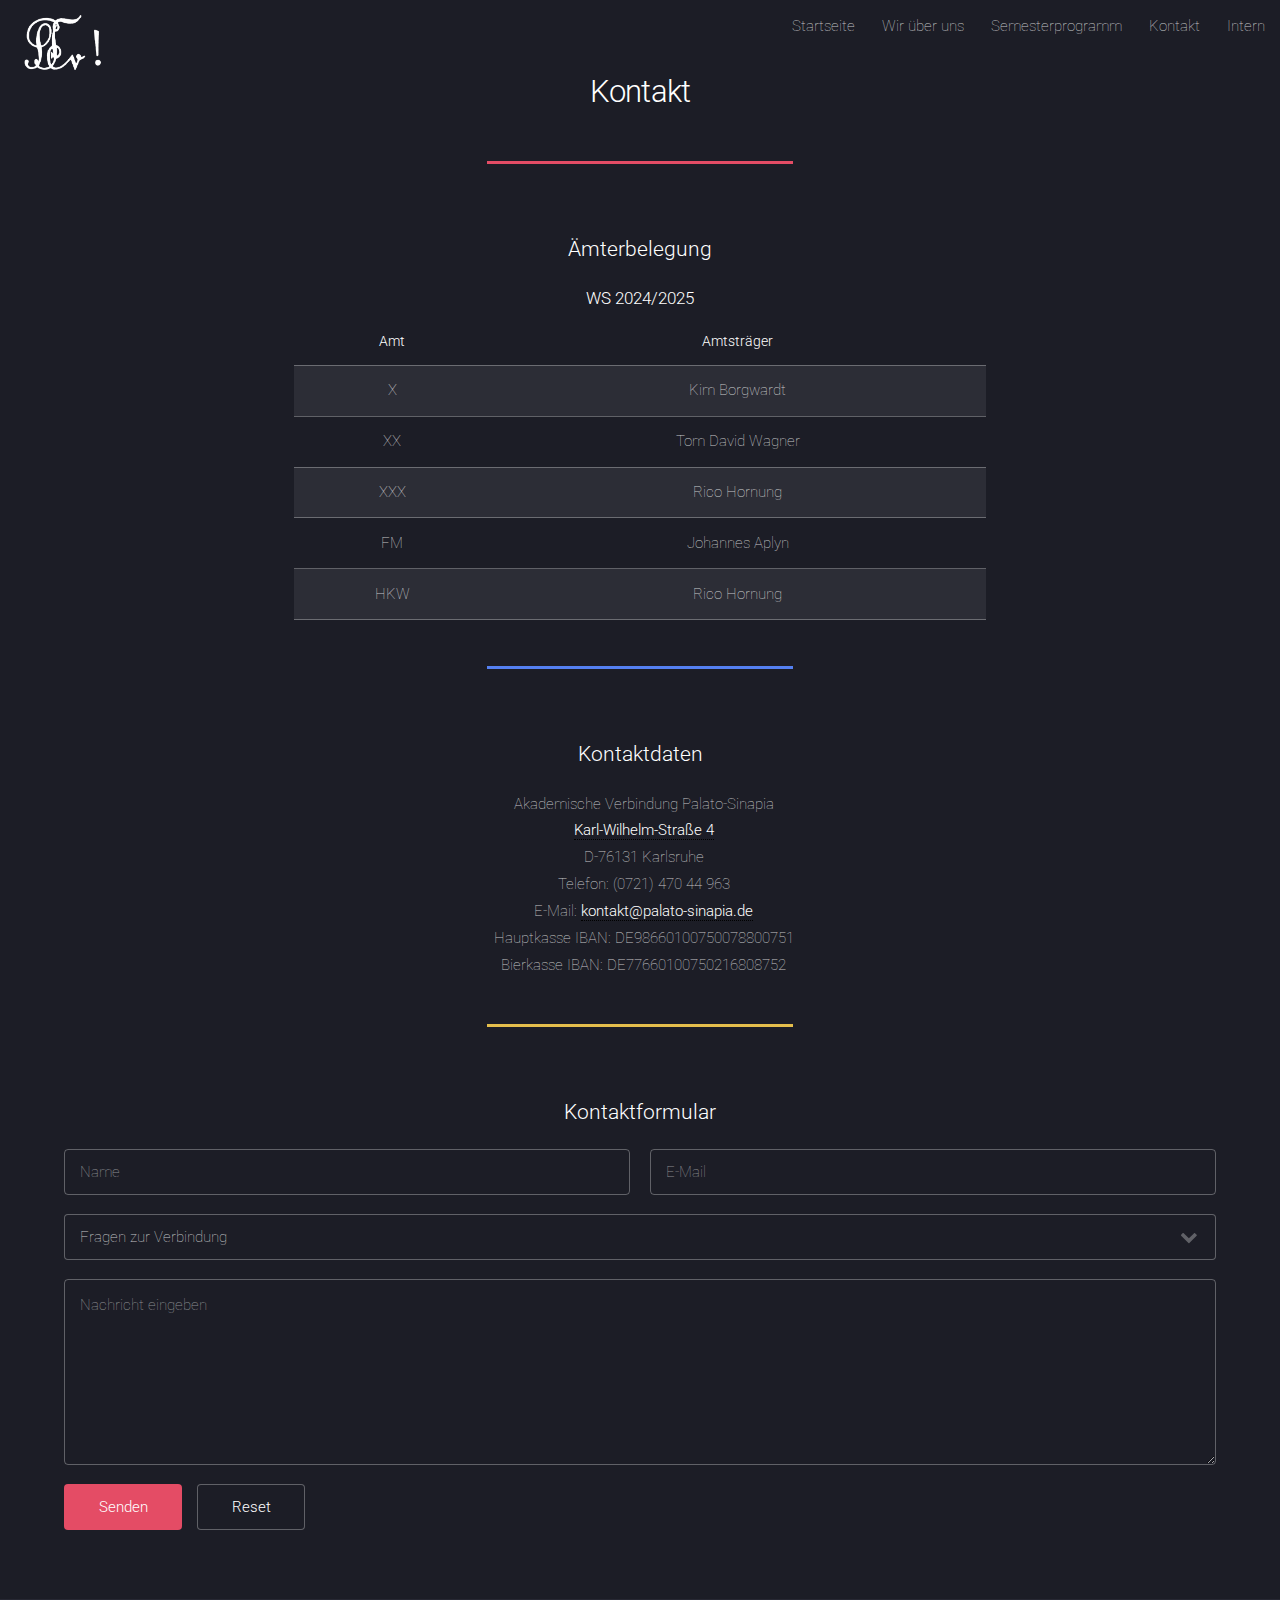
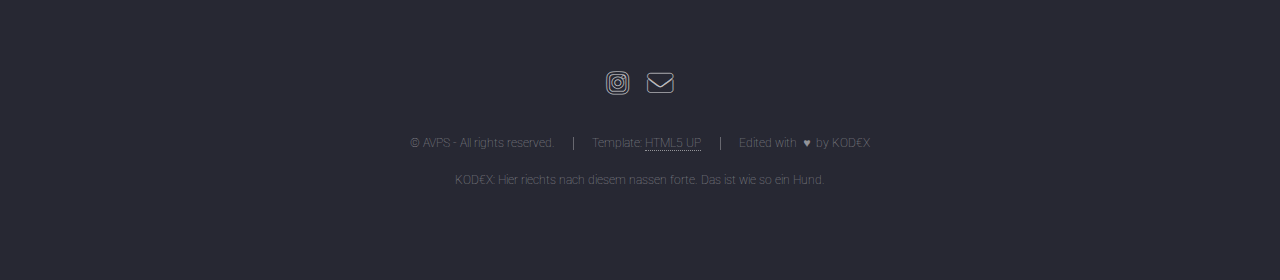
==== contact.html @ 9911ae76 "First Upload" ====
<!DOCTYPE HTML>
<!--
	Landed by HTML5 UP
	html5up.net | @ajlkn
	Free for personal and commercial use under the CCA 3.0 license (html5up.net/license)
-->
<html>
	<head>
		<title>AV Palato-Sinapia</title>
		<meta charset="utf-8" />
		<meta name="viewport" content="width=device-width, initial-scale=1, user-scalable=no" />
		<link rel="stylesheet" href="assets/css/main.css" />
		<link rel="icon" type="image/png" href="images/favicon.png">
		<noscript><link rel="stylesheet" href="assets/css/noscript.css" /></noscript>
	</head>
	<body class="is-preload landing">
		<div id="page-wrapper">

			<!-- Header -->
				<header id="header">
					<h1 id="logo"><a href="index.html"><img src="images/zirkel2.png" alt="Logo" style="max-width: 7%; height: auto; display: inline-block; margin-top: 10px;" class="hover-effect"></a></h1>
					<nav id="nav">
						<ul>
							<li><a href="index.html">Startseite</a></li>
							<li>
								<a href="wirueberuns.html">Wir über uns</a>
								<ul>
									<li><a href="wirueberuns.html#leitspruch">Leitspruch</a></li>
									<li><a href="wirueberuns.html#verbindungshaus">Verbindungshaus</a></li>
									<li><a href="wirueberuns.html#traditionundmoderne">Tradition & Moderne</a></li>
								</ul>
							</li>
							<li><a href="semesterprogramm.html">Semesterprogramm</a></li>
							<li><a href="contact.html">Kontakt</a></li>
							<li><a href="https://www.palato-sinapia.de/einloggen">Intern</a></li>
						</ul>
					</nav>
				</header>

			<!-- Main -->
				<div id="main" class="wrapper style1">
					<div class="container">
						<header class="major">
							<h2>Kontakt</h2>
						</header>
						<header class="major2">
							<!-- Table -->
							<section>
								<h3>Ämterbelegung</h3>
								<h4>WS 2024/2025</h4>
								<div class="table-wrapper">
									<table>
										<thead>
											<tr>
												<th>Amt</th>
												<th>Amtsträger</th>
											</tr>
										</thead>
										<tbody>
											<tr>
												<td>X</td>
												<td>Kim Borgwardt</td>
											</tr>
											<tr>
												<td>XX</td>
												<td>Tom David Wagner</td>
											</tr>
											<tr>
												<td>XXX</td>
												<td>Rico Hornung</td>
											</tr>
											<tr>
												<td>FM</td>
												<td>Johannes Aplyn</td>
											</tr>
											<tr>
												<td>HKW</td>
												<td>Rico Hornung</td>
											</tr>
										</tbody>
									</table>
								</div>
							</section>
						</header>
						<header class="major3">	
							<!-- Lists -->
							<section>
								<h3>Kontaktdaten</h3>
								<div>
									<ul style="margin: 10;padding: 0; list-style-type: none;">
										<li>Akademische Verbindung Palato-Sinapia</li>
										<li><a href="https://maps.app.goo.gl/sq1onAY5jbDf7vue8" style="text-decoration: none; color: black;" onmouseover="this.style.textDecoration='underline'" onmouseout="this.style.textDecoration='none'" target="_blank"><strong>Karl-Wilhelm-Straße 4</strong></a></li>
										<li>D-76131 Karlsruhe</li>
										<li>Telefon: (0721) 470 44 963</li>
										<li>E-Mail: <a href="mailto:kontakt@palato-sinapia.de" style="text-decoration: none; color: black;" onmouseover="this.style.textDecoration='underline'" onmouseout="this.style.textDecoration='none'"><strong>kontakt@palato-sinapia.de</strong></a></li>
										<li>Hauptkasse IBAN: DE98660100750078800751</li>
										<li>Bierkasse IBAN: DE77660100750216808752</li>
									</ul>
								</div>
							</section>
						</header>
						<header id="kontaktformular">
							<h3><center>Kontaktformular</center></h3>
						</header>
						<!-- Form -->
							<section>
								<form method="post" action="#" onsubmit="return showSuccessMessage(event)">
									<div class="row gtr-uniform gtr-50">
										<div class="col-6 col-12-xsmall">
											<input type="text" name="name" id="name" value="" placeholder="Name" required />
										</div>
										<div class="col-6 col-12-xsmall">
											<input type="email" name="email" id="email" value="" placeholder="E-Mail" required />
										</div>
										<div class="col-12">
											<select name="subject" id="subject">
												<option value="rp_x">Fragen zur Verbindung</option>
												<option value="rp_hpw">Fragen zur Webseite</option>
												<option value="rp_xx">Fragen zu Veranstaltungen</option>
												<option value="rp_postmaster">Fragen zu AVPS-E-Mail-Adressen</option>
											</select>
										</div>
										<div class="col-12">
											<textarea name="content" id="content" placeholder="Nachricht eingeben" rows="6" required ></textarea>
										</div>
										<div class="col-12">
											<ul class="actions">
												<li><input type="submit" name="commit" value="Senden" class="primary" /></li>
												<li><input type="reset" value="Reset" /></li>
											</ul>
										</div>
									</div>
								</form>
								<div id="successMessage" style="display: none; margin-top: 20px;">
									<center>Vielen Dank!</br>Deine Nachricht wurde erfolgreich versendet.</center>
								</div>
							</section>
					</div>
				</div>

			<!-- Footer -->
				<footer id="footer">
					<ul class="icons">
						<li><a href="https://www.instagram.com/billichwillich/" class="icon brands alt fa-instagram" target="_blank"><span class="label">Instagram</span></a></li>
						<li><a href="mailto:kontakt@palato-sinapia.de" class="icon solid alt fa-envelope"><span class="label">Email</span></a></li>
					</ul>
					<ul class="copyright">
						<li>&copy; AVPS - All rights reserved.</li><li>Template: <a href="http://html5up.net">HTML5 UP</a></li><li>Edited with &nbsp;♥&nbsp; by KOD€X</li>
					</ul>
					<ul class="copyright">
						<li><p id="randomSentence"></p></li>
					</ul>
				</footer>

		</div>

		<!-- Scripts -->
			<script>
				// Liste der Sätze
				const sentences = [
					"Goofy: Ich weiß nicht wie cool ihr es findet, wenn ich an euren Füßen riechen würde.",
					"Käpt'n: Ich hab nie Chips, die sind immer direkt weg.",
					"KOD€X: Hier riechts nach diesem nassen forte. Das ist wie so ein Hund.",
					"forte: Ja, nach den großen Auslegerunden stagnierts langsam. Käpt'n: Ja, da fehlt der Skill!",
					"DoQ auf der Loggia zu forte: Und wo wohnst du?",
					"Scooter: Ich bitte euch, also wirklich.",
					"Käpt'n: Ich nehm doch keinen Rucksack mit zur Arbeit, ich bin doch kein Pöbel!",
					"Käpt'n: Mann muss nicht immer gewinnen um gut zu sein, man muss nur konstant Mittelfeld sein.",
					"forte: Bei meinem Bruder ist er länger!",
					"forte rülpst 2 Sekunden den WiWi an und fragt dann: Bock auf ne Stafette?",
					"Käpt'n: Ich hab versucht ihn reinzubekommen, aber er ist zu klein!",
					"Stromberg: Die Schweine, haben die mir wirklich Alkohol ins Bier geschüttet!",
					"Käpt'n: Ich bin stabil!"
				];

				// Funktion, um einen zufälligen Satz auszuwählen
				function getRandomSentence() {
					const randomIndex = Math.floor(Math.random() * sentences.length);
					return sentences[randomIndex];
				}

				// Zufälligen Satz in das <p>-Element einfügen
				document.getElementById("randomSentence").textContent = getRandomSentence();
			</script>
			<script>
				// Funktion zum Auslesen von URL-Parametern
				function getEmailFromURL() {
					const params = new URLSearchParams(window.location.search);
					const email = params.get('email');
					if (email) {
						document.getElementById('email').value = email; // Setzt die E-Mail im Eingabefeld
					}
				}

				window.onload = getEmailFromURL; // Ruft die Funktion beim Laden der Seite auf
			</script>
			<script>
				 // Funktion zum Anzeigen der Erfolgsmeldung
				function showSuccessMessage(event) {
					event.preventDefault(); // Verhindert das Standard-Submit-Verhalten
					document.getElementById("successMessage").style.display = "block"; // Zeigt die Erfolgsmeldung an
					document.querySelector("form").reset(); // Setzt das Formular zurück
					return false; // Gibt false zurück, um das Standardverhalten zu verhindern
				}
			</script>
			<style>
				.hover-effect {
					transition: transform 1s ease, opacity 1s ease; /* Sanfte Übergänge */
				}

				.hover-effect:hover {
					transform: scale(1.1);
				}
			</style>
			<script src="assets/js/jquery.min.js"></script>
			<script src="assets/js/jquery.scrolly.min.js"></script>
			<script src="assets/js/jquery.dropotron.min.js"></script>
			<script src="assets/js/jquery.scrollex.min.js"></script>
			<script src="assets/js/browser.min.js"></script>
			<script src="assets/js/breakpoints.min.js"></script>
			<script src="assets/js/util.js"></script>
			<script src="assets/js/main.js"></script>

	</body>
</html>
---- assets/css/main.css ----
@import url("fontawesome-all.min.css");
@import url("https://fonts.googleapis.com/css?family=Roboto:100,300,100italic,300italic");

/*
	Landed by HTML5 UP
	html5up.net | @ajlkn
	Free for personal and commercial use under the CCA 3.0 license (html5up.net/license)
*/

html, body, div, span, applet, object,
iframe, h1, h2, h3, h4, h5, h6, p, blockquote,
pre, a, abbr, acronym, address, big, cite,
code, del, dfn, em, img, ins, kbd, q, s, samp,
small, strike, strong, sub, sup, tt, var, b,
u, i, center, dl, dt, dd, ol, ul, li, fieldset,
form, label, legend, table, caption, tbody,
tfoot, thead, tr, th, td, article, aside,
canvas, details, embed, figure, figcaption,
footer, header, hgroup, menu, nav, output, ruby,
section, summary, time, mark, audio, video {
	margin: 0;
	padding: 0;
	border: 0;
	font-size: 100%;
	font: inherit;
	vertical-align: baseline;}

article, aside, details, figcaption, figure,
footer, header, hgroup, menu, nav, section {
	display: block;}

body {
	line-height: 1;
}

ol, ul {
	list-style: none;
}

blockquote, q {
	quotes: none;
}

	blockquote:before, blockquote:after, q:before, q:after {
		content: '';
		content: none;
	}

table {
	border-collapse: collapse;
	border-spacing: 0;
}

body {
	-webkit-text-size-adjust: none;
}

mark {
	background-color: transparent;
	color: inherit;
}

input::-moz-focus-inner {
	border: 0;
	padding: 0;
}

input, select, textarea {
	-moz-appearance: none;
	-webkit-appearance: none;
	-ms-appearance: none;
	appearance: none;
}

/* Basic */

	html {
		box-sizing: border-box;
	}

	*, *:before, *:after {
		box-sizing: inherit;
	}

	html, body {
		background: #1c1d26;
	}

	body.is-preload *, body.is-preload *:before, body.is-preload *:after {
		-moz-animation: none !important;
		-webkit-animation: none !important;
		-ms-animation: none !important;
		animation: none !important;
		-moz-transition: none !important;
		-webkit-transition: none !important;
		-ms-transition: none !important;
		transition: none !important;
	}

	body, input, select, textarea {
		color: rgba(255, 255, 255, 0.75);
		font-family: "Roboto", Helvetica, sans-serif;
		font-size: 15pt;
		font-weight: 100;
		line-height: 1.75em;
	}

	a {
		-moz-transition: border-color 0.2s ease-in-out, color 0.2s ease-in-out;
		-webkit-transition: border-color 0.2s ease-in-out, color 0.2s ease-in-out;
		-ms-transition: border-color 0.2s ease-in-out, color 0.2s ease-in-out;
		transition: border-color 0.2s ease-in-out, color 0.2s ease-in-out;
		border-bottom: dotted 1px;
		color: #e44c65;
		text-decoration: none;
	}

		a:hover {
			color: #e44c65 !important;
			border-bottom-color: transparent;
		}

	strong, b {
		color: #ffffff;
		font-weight: 300;
	}

	em, i {
		font-style: italic;
	}

	p {
		margin: 0 0 2em 0;
	}

	h1, h2, h3, h4, h5, h6 {
		color: #ffffff;
		font-weight: 300;
		line-height: 1em;
		margin: 0 0 1em 0;
	}

		h1 a, h2 a, h3 a, h4 a, h5 a, h6 a {
			color: inherit;
			border: 0;
		}

	h2 {
		font-size: 2em;
		line-height: 1.5em;
		letter-spacing: -0.025em;
	}

	h3 {
		font-size: 1.35em;
		line-height: 1.5em;
	}

	h4 {
		font-size: 1.1em;
		line-height: 1.5em;
	}

	h5 {
		font-size: 0.9em;
		line-height: 1.5em;
	}

	h6 {
		font-size: 0.7em;
		line-height: 1.5em;
	}

	sub {
		font-size: 0.8em;
		position: relative;
		top: 0.5em;
	}

	sup {
		font-size: 0.8em;
		position: relative;
		top: -0.5em;
	}

	hr {
		border: 0;
		border-bottom: solid 1px rgba(255, 255, 255, 0.3);
		margin: 3em 0;
	}

		hr.major {
			margin: 4em 0;
		}

	blockquote {
		border-left: solid 4px rgba(255, 255, 255, 0.3);
		font-style: italic;
		margin: 0 0 2em 0;
		padding: 0.5em 0 0.5em 2em;
	}

	code {
		background: rgba(255, 255, 255, 0.075);
		border-radius: 4px;
		font-family: "Courier New", monospace;
		font-size: 0.9em;
		margin: 0 0.25em;
		padding: 0.25em 0.65em;
	}

	pre {
		-webkit-overflow-scrolling: touch;
		font-family: "Courier New", monospace;
		font-size: 0.9em;
		margin: 0 0 2em 0;
	}

		pre code {
			display: block;
			line-height: 1.75em;
			padding: 1em 1.5em;
			overflow-x: auto;
		}

	.align-left {
		text-align: left;
	}

	.align-center {
		text-align: center;
	}

	.align-right {
		text-align: right;
	}

/* Loader */

	@-moz-keyframes spinner-show {
		0% {
			opacity: 0;
		}

		100% {
			opacity: 1;
		}
	}

	@-webkit-keyframes spinner-show {
		0% {
			opacity: 0;
		}

		100% {
			opacity: 1;
		}
	}

	@-ms-keyframes spinner-show {
		0% {
			opacity: 0;
		}

		100% {
			opacity: 1;
		}
	}

	@keyframes spinner-show {
		0% {
			opacity: 0;
		}

		100% {
			opacity: 1;
		}
	}

	@-moz-keyframes spinner-hide {
		0% {
			color: rgba(255, 255, 255, 0.15);
			z-index: 100001;
			-moz-transform: scale(1) rotate(0deg);
			-webkit-transform: scale(1) rotate(0deg);
			-ms-transform: scale(1) rotate(0deg);
			transform: scale(1) rotate(0deg);
		}

		99% {
			color: #1c1d26;
			z-index: 100001;
			-moz-transform: scale(0.5) rotate(360deg);
			-webkit-transform: scale(0.5) rotate(360deg);
			-ms-transform: scale(0.5) rotate(360deg);
			transform: scale(0.5) rotate(360deg);
		}

		100% {
			color: #1c1d26;
			z-index: -1;
			-moz-transform: scale(0.5) rotate(360deg);
			-webkit-transform: scale(0.5) rotate(360deg);
			-ms-transform: scale(0.5) rotate(360deg);
			transform: scale(0.5) rotate(360deg);
		}
	}

	@-webkit-keyframes spinner-hide {
		0% {
			color: rgba(255, 255, 255, 0.15);
			z-index: 100001;
			-moz-transform: scale(1) rotate(0deg);
			-webkit-transform: scale(1) rotate(0deg);
			-ms-transform: scale(1) rotate(0deg);
			transform: scale(1) rotate(0deg);
		}

		99% {
			color: #1c1d26;
			z-index: 100001;
			-moz-transform: scale(0.5) rotate(360deg);
			-webkit-transform: scale(0.5) rotate(360deg);
			-ms-transform: scale(0.5) rotate(360deg);
			transform: scale(0.5) rotate(360deg);
		}

		100% {
			color: #1c1d26;
			z-index: -1;
			-moz-transform: scale(0.5) rotate(360deg);
			-webkit-transform: scale(0.5) rotate(360deg);
			-ms-transform: scale(0.5) rotate(360deg);
			transform: scale(0.5) rotate(360deg);
		}
	}

	@-ms-keyframes spinner-hide {
		0% {
			color: rgba(255, 255, 255, 0.15);
			z-index: 100001;
			-moz-transform: scale(1) rotate(0deg);
			-webkit-transform: scale(1) rotate(0deg);
			-ms-transform: scale(1) rotate(0deg);
			transform: scale(1) rotate(0deg);
		}

		99% {
			color: #1c1d26;
			z-index: 100001;
			-moz-transform: scale(0.5) rotate(360deg);
			-webkit-transform: scale(0.5) rotate(360deg);
			-ms-transform: scale(0.5) rotate(360deg);
			transform: scale(0.5) rotate(360deg);
		}

		100% {
			color: #1c1d26;
			z-index: -1;
			-moz-transform: scale(0.5) rotate(360deg);
			-webkit-transform: scale(0.5) rotate(360deg);
			-ms-transform: scale(0.5) rotate(360deg);
			transform: scale(0.5) rotate(360deg);
		}
	}

	@keyframes spinner-hide {
		0% {
			color: rgba(255, 255, 255, 0.15);
			z-index: 100001;
			-moz-transform: scale(1) rotate(0deg);
			-webkit-transform: scale(1) rotate(0deg);
			-ms-transform: scale(1) rotate(0deg);
			transform: scale(1) rotate(0deg);
		}

		99% {
			color: #1c1d26;
			z-index: 100001;
			-moz-transform: scale(0.5) rotate(360deg);
			-webkit-transform: scale(0.5) rotate(360deg);
			-ms-transform: scale(0.5) rotate(360deg);
			transform: scale(0.5) rotate(360deg);
		}

		100% {
			color: #1c1d26;
			z-index: -1;
			-moz-transform: scale(0.5) rotate(360deg);
			-webkit-transform: scale(0.5) rotate(360deg);
			-ms-transform: scale(0.5) rotate(360deg);
			transform: scale(0.5) rotate(360deg);
		}
	}

	@-moz-keyframes spinner-rotate {
		0% {
			-moz-transform: scale(1) rotate(0deg);
			-webkit-transform: scale(1) rotate(0deg);
			-ms-transform: scale(1) rotate(0deg);
			transform: scale(1) rotate(0deg);
		}

		100% {
			-moz-transform: scale(1) rotate(360deg);
			-webkit-transform: scale(1) rotate(360deg);
			-ms-transform: scale(1) rotate(360deg);
			transform: scale(1) rotate(360deg);
		}
	}

	@-webkit-keyframes spinner-rotate {
		0% {
			-moz-transform: scale(1) rotate(0deg);
			-webkit-transform: scale(1) rotate(0deg);
			-ms-transform: scale(1) rotate(0deg);
			transform: scale(1) rotate(0deg);
		}

		100% {
			-moz-transform: scale(1) rotate(360deg);
			-webkit-transform: scale(1) rotate(360deg);
			-ms-transform: scale(1) rotate(360deg);
			transform: scale(1) rotate(360deg);
		}
	}

	@-ms-keyframes spinner-rotate {
		0% {
			-moz-transform: scale(1) rotate(0deg);
			-webkit-transform: scale(1) rotate(0deg);
			-ms-transform: scale(1) rotate(0deg);
			transform: scale(1) rotate(0deg);
		}

		100% {
			-moz-transform: scale(1) rotate(360deg);
			-webkit-transform: scale(1) rotate(360deg);
			-ms-transform: scale(1) rotate(360deg);
			transform: scale(1) rotate(360deg);
		}
	}

	@keyframes spinner-rotate {
		0% {
			-moz-transform: scale(1) rotate(0deg);
			-webkit-transform: scale(1) rotate(0deg);
			-ms-transform: scale(1) rotate(0deg);
			transform: scale(1) rotate(0deg);
		}

		100% {
			-moz-transform: scale(1) rotate(360deg);
			-webkit-transform: scale(1) rotate(360deg);
			-ms-transform: scale(1) rotate(360deg);
			transform: scale(1) rotate(360deg);
		}
	}

	@-moz-keyframes overlay-hide {
		0% {
			opacity: 1;
			z-index: 100000;
		}

		15% {
			opacity: 1;
			z-index: 100000;
		}

		99% {
			opacity: 0;
			z-index: 100000;
		}

		100% {
			opacity: 0;
			z-index: -1;
		}
	}

	@-webkit-keyframes overlay-hide {
		0% {
			opacity: 1;
			z-index: 100000;
		}

		15% {
			opacity: 1;
			z-index: 100000;
		}

		99% {
			opacity: 0;
			z-index: 100000;
		}

		100% {
			opacity: 0;
			z-index: -1;
		}
	}

	@-ms-keyframes overlay-hide {
		0% {
			opacity: 1;
			z-index: 100000;
		}

		15% {
			opacity: 1;
			z-index: 100000;
		}

		99% {
			opacity: 0;
			z-index: 100000;
		}

		100% {
			opacity: 0;
			z-index: -1;
		}
	}

	@keyframes overlay-hide {
		0% {
			opacity: 1;
			z-index: 100000;
		}

		15% {
			opacity: 1;
			z-index: 100000;
		}

		99% {
			opacity: 0;
			z-index: 100000;
		}

		100% {
			opacity: 0;
			z-index: -1;
		}
	}

	body.landing {
		text-decoration: none;
	}

		body.landing:before {
			-moz-osx-font-smoothing: grayscale;
			-webkit-font-smoothing: antialiased;
			display: inline-block;
			font-style: normal;
			font-variant: normal;
			text-rendering: auto;
			line-height: 1;
			text-transform: none !important;
			font-family: 'Font Awesome 5 Free';
			font-weight: 900;
		}

		body.landing:before {
			-moz-animation: spinner-show 1.5s 1 0.25s ease forwards, spinner-hide 0.25s ease-in-out forwards !important;
			-webkit-animation: spinner-show 1.5s 1 0.25s ease forwards, spinner-hide 0.25s ease-in-out forwards !important;
			-ms-animation: spinner-show 1.5s 1 0.25s ease forwards, spinner-hide 0.25s ease-in-out forwards !important;
			animation: spinner-show 1.5s 1 0.25s ease forwards, spinner-hide 0.25s ease-in-out forwards !important;
			-moz-transform-origin: 50% 50%;
			-webkit-transform-origin: 50% 50%;
			-ms-transform-origin: 50% 50%;
			transform-origin: 50% 50%;
			color: rgba(255, 255, 255, 0.15);
			content: '\f1ce';
			cursor: default;
			display: block;
			font-size: 2em;
			height: 2em;
			left: 50%;
			line-height: 2em;
			margin: -1em 0 0 -1em;
			opacity: 0;
			position: fixed;
			text-align: center;
			top: 50%;
			width: 2em;
			z-index: -1;
		}

		body.landing:after {
			-moz-animation: overlay-hide 1.5s ease-in forwards !important;
			-webkit-animation: overlay-hide 1.5s ease-in forwards !important;
			-ms-animation: overlay-hide 1.5s ease-in forwards !important;
			animation: overlay-hide 1.5s ease-in forwards !important;
			background: #1c1d26;
			content: '';
			display: block;
			height: 100%;
			left: 0;
			opacity: 0;
			position: fixed;
			top: 0;
			width: 100%;
			z-index: -1;
		}

		body.landing.is-preload:before {
			-moz-animation: spinner-show 1.5s 1 0.25s ease forwards, spinner-rotate 0.75s infinite linear !important;
			-webkit-animation: spinner-show 1.5s 1 0.25s ease forwards, spinner-rotate 0.75s infinite linear !important;
			-ms-animation: spinner-show 1.5s 1 0.25s ease forwards, spinner-rotate 0.75s infinite linear !important;
			animation: spinner-show 1.5s 1 0.25s ease forwards, spinner-rotate 0.75s infinite linear !important;
			z-index: 100001;
		}

		body.landing.is-preload:after {
			-moz-animation: none !important;
			-webkit-animation: none !important;
			-ms-animation: none !important;
			animation: none !important;
			opacity: 1;
			z-index: 100000;
		}

	@media (-webkit-min-device-pixel-ratio: 2) {

		body.landing:before {
			line-height: 2.025em;
		}

	}

/* Container */

	.container {
		margin: 0 auto;
		max-width: calc(100% - 4em);
		width: 70em;
	}

		.container.xsmall {
			width: 17.5em;
		}

		.container.small {
			width: 35em;
		}

		.container.medium {
			width: 52.5em;
		}

		.container.large {
			width: 87.5em;
		}

		.container.xlarge {
			width: 105em;
		}

		.container.max {
			width: 100%;
		}

		@media screen and (max-width: 1280px) {

			.container {
				width: 90%;
				max-width: 100%;
			}

		}

		@media screen and (max-width: 980px) {

			.container {
				width: 100% !important;
			}

		}

/* Row */

	.row {
		display: flex;
		flex-wrap: wrap;
		box-sizing: border-box;
		align-items: stretch;
	}

		.row > * {
			box-sizing: border-box;
		}

		.row.gtr-uniform > * > :last-child {
			margin-bottom: 0;
		}

		.row.aln-left {
			justify-content: flex-start;
		}

		.row.aln-center {
			justify-content: center;
		}

		.row.aln-right {
			justify-content: flex-end;
		}

		.row.aln-top {
			align-items: flex-start;
		}

		.row.aln-middle {
			align-items: center;
		}

		.row.aln-bottom {
			align-items: flex-end;
		}

		.row > .imp {
			order: -1;
		}

		.row > .col-1 {
			width: 8.33333%;
		}

		.row > .off-1 {
			margin-left: 8.33333%;
		}

		.row > .col-2 {
			width: 16.66667%;
		}

		.row > .off-2 {
			margin-left: 16.66667%;
		}

		.row > .col-3 {
			width: 25%;
		}

		.row > .off-3 {
			margin-left: 25%;
		}

		.row > .col-4 {
			width: 33.33333%;
		}

		.row > .off-4 {
			margin-left: 33.33333%;
		}

		.row > .col-5 {
			width: 41.66667%;
		}

		.row > .off-5 {
			margin-left: 41.66667%;
		}

		.row > .col-6 {
			width: 50%;
		}

		.row > .off-6 {
			margin-left: 50%;
		}

		.row > .col-7 {
			width: 58.33333%;
		}

		.row > .off-7 {
			margin-left: 58.33333%;
		}

		.row > .col-8 {
			width: 66.66667%;
		}

		.row > .off-8 {
			margin-left: 66.66667%;
		}

		.row > .col-9 {
			width: 75%;
		}

		.row > .off-9 {
			margin-left: 75%;
		}

		.row > .col-10 {
			width: 83.33333%;
		}

		.row > .off-10 {
			margin-left: 83.33333%;
		}

		.row > .col-11 {
			width: 91.66667%;
		}

		.row > .off-11 {
			margin-left: 91.66667%;
		}

		.row > .col-12 {
			width: 100%;
		}

		.row > .off-12 {
			margin-left: 100%;
		}

		.row.gtr-0 {
			margin-top: 0;
			margin-left: 0em;
		}

			.row.gtr-0 > * {
				padding: 0 0 0 0em;
			}

			.row.gtr-0.gtr-uniform {
				margin-top: 0em;
			}

				.row.gtr-0.gtr-uniform > * {
					padding-top: 0em;
				}

		.row.gtr-25 {
			margin-top: 0;
			margin-left: -0.625em;
		}

			.row.gtr-25 > * {
				padding: 0 0 0 0.625em;
			}

			.row.gtr-25.gtr-uniform {
				margin-top: -0.625em;
			}

				.row.gtr-25.gtr-uniform > * {
					padding-top: 0.625em;
				}

		.row.gtr-50 {
			margin-top: 0;
			margin-left: -1.25em;
		}

			.row.gtr-50 > * {
				padding: 0 0 0 1.25em;
			}

			.row.gtr-50.gtr-uniform {
				margin-top: -1.25em;
			}

				.row.gtr-50.gtr-uniform > * {
					padding-top: 1.25em;
				}

		.row {
			margin-top: 0;
			margin-left: -2.5em;
		}

			.row > * {
				padding: 0 0 0 2.5em;
			}

			.row.gtr-uniform {
				margin-top: -2.5em;
			}

				.row.gtr-uniform > * {
					padding-top: 2.5em;
				}

		.row.gtr-150 {
			margin-top: 0;
			margin-left: -3.75em;
		}

			.row.gtr-150 > * {
				padding: 0 0 0 3.75em;
			}

			.row.gtr-150.gtr-uniform {
				margin-top: -3.75em;
			}

				.row.gtr-150.gtr-uniform > * {
					padding-top: 3.75em;
				}

		.row.gtr-200 {
			margin-top: 0;
			margin-left: -5em;
		}

			.row.gtr-200 > * {
				padding: 0 0 0 5em;
			}

			.row.gtr-200.gtr-uniform {
				margin-top: -5em;
			}

				.row.gtr-200.gtr-uniform > * {
					padding-top: 5em;
				}

		@media screen and (max-width: 1680px) {

			.row {
				display: flex;
				flex-wrap: wrap;
				box-sizing: border-box;
				align-items: stretch;
			}

				.row > * {
					box-sizing: border-box;
				}

				.row.gtr-uniform > * > :last-child {
					margin-bottom: 0;
				}

				.row.aln-left {
					justify-content: flex-start;
				}

				.row.aln-center {
					justify-content: center;
				}

				.row.aln-right {
					justify-content: flex-end;
				}

				.row.aln-top {
					align-items: flex-start;
				}

				.row.aln-middle {
					align-items: center;
				}

				.row.aln-bottom {
					align-items: flex-end;
				}

				.row > .imp-xlarge {
					order: -1;
				}

				.row > .col-1-xlarge {
					width: 8.33333%;
				}

				.row > .off-1-xlarge {
					margin-left: 8.33333%;
				}

				.row > .col-2-xlarge {
					width: 16.66667%;
				}

				.row > .off-2-xlarge {
					margin-left: 16.66667%;
				}

				.row > .col-3-xlarge {
					width: 25%;
				}

				.row > .off-3-xlarge {
					margin-left: 25%;
				}

				.row > .col-4-xlarge {
					width: 33.33333%;
				}

				.row > .off-4-xlarge {
					margin-left: 33.33333%;
				}

				.row > .col-5-xlarge {
					width: 41.66667%;
				}

				.row > .off-5-xlarge {
					margin-left: 41.66667%;
				}

				.row > .col-6-xlarge {
					width: 50%;
				}

				.row > .off-6-xlarge {
					margin-left: 50%;
				}

				.row > .col-7-xlarge {
					width: 58.33333%;
				}

				.row > .off-7-xlarge {
					margin-left: 58.33333%;
				}

				.row > .col-8-xlarge {
					width: 66.66667%;
				}

				.row > .off-8-xlarge {
					margin-left: 66.66667%;
				}

				.row > .col-9-xlarge {
					width: 75%;
				}

				.row > .off-9-xlarge {
					margin-left: 75%;
				}

				.row > .col-10-xlarge {
					width: 83.33333%;
				}

				.row > .off-10-xlarge {
					margin-left: 83.33333%;
				}

				.row > .col-11-xlarge {
					width: 91.66667%;
				}

				.row > .off-11-xlarge {
					margin-left: 91.66667%;
				}

				.row > .col-12-xlarge {
					width: 100%;
				}

				.row > .off-12-xlarge {
					margin-left: 100%;
				}

				.row.gtr-0 {
					margin-top: 0;
					margin-left: 0em;
				}

					.row.gtr-0 > * {
						padding: 0 0 0 0em;
					}

					.row.gtr-0.gtr-uniform {
						margin-top: 0em;
					}

						.row.gtr-0.gtr-uniform > * {
							padding-top: 0em;
						}

				.row.gtr-25 {
					margin-top: 0;
					margin-left: -0.625em;
				}

					.row.gtr-25 > * {
						padding: 0 0 0 0.625em;
					}

					.row.gtr-25.gtr-uniform {
						margin-top: -0.625em;
					}

						.row.gtr-25.gtr-uniform > * {
							padding-top: 0.625em;
						}

				.row.gtr-50 {
					margin-top: 0;
					margin-left: -1.25em;
				}

					.row.gtr-50 > * {
						padding: 0 0 0 1.25em;
					}

					.row.gtr-50.gtr-uniform {
						margin-top: -1.25em;
					}

						.row.gtr-50.gtr-uniform > * {
							padding-top: 1.25em;
						}

				.row {
					margin-top: 0;
					margin-left: -2.5em;
				}

					.row > * {
						padding: 0 0 0 2.5em;
					}

					.row.gtr-uniform {
						margin-top: -2.5em;
					}

						.row.gtr-uniform > * {
							padding-top: 2.5em;
						}

				.row.gtr-150 {
					margin-top: 0;
					margin-left: -3.75em;
				}

					.row.gtr-150 > * {
						padding: 0 0 0 3.75em;
					}

					.row.gtr-150.gtr-uniform {
						margin-top: -3.75em;
					}

						.row.gtr-150.gtr-uniform > * {
							padding-top: 3.75em;
						}

				.row.gtr-200 {
					margin-top: 0;
					margin-left: -5em;
				}

					.row.gtr-200 > * {
						padding: 0 0 0 5em;
					}

					.row.gtr-200.gtr-uniform {
						margin-top: -5em;
					}

						.row.gtr-200.gtr-uniform > * {
							padding-top: 5em;
						}

		}

		@media screen and (max-width: 1280px) {

			.row {
				display: flex;
				flex-wrap: wrap;
				box-sizing: border-box;
				align-items: stretch;
			}

				.row > * {
					box-sizing: border-box;
				}

				.row.gtr-uniform > * > :last-child {
					margin-bottom: 0;
				}

				.row.aln-left {
					justify-content: flex-start;
				}

				.row.aln-center {
					justify-content: center;
				}

				.row.aln-right {
					justify-content: flex-end;
				}

				.row.aln-top {
					align-items: flex-start;
				}

				.row.aln-middle {
					align-items: center;
				}

				.row.aln-bottom {
					align-items: flex-end;
				}

				.row > .imp-large {
					order: -1;
				}

				.row > .col-1-large {
					width: 8.33333%;
				}

				.row > .off-1-large {
					margin-left: 8.33333%;
				}

				.row > .col-2-large {
					width: 16.66667%;
				}

				.row > .off-2-large {
					margin-left: 16.66667%;
				}

				.row > .col-3-large {
					width: 25%;
				}

				.row > .off-3-large {
					margin-left: 25%;
				}

				.row > .col-4-large {
					width: 33.33333%;
				}

				.row > .off-4-large {
					margin-left: 33.33333%;
				}

				.row > .col-5-large {
					width: 41.66667%;
				}

				.row > .off-5-large {
					margin-left: 41.66667%;
				}

				.row > .col-6-large {
					width: 50%;
				}

				.row > .off-6-large {
					margin-left: 50%;
				}

				.row > .col-7-large {
					width: 58.33333%;
				}

				.row > .off-7-large {
					margin-left: 58.33333%;
				}

				.row > .col-8-large {
					width: 66.66667%;
				}

				.row > .off-8-large {
					margin-left: 66.66667%;
				}

				.row > .col-9-large {
					width: 75%;
				}

				.row > .off-9-large {
					margin-left: 75%;
				}

				.row > .col-10-large {
					width: 83.33333%;
				}

				.row > .off-10-large {
					margin-left: 83.33333%;
				}

				.row > .col-11-large {
					width: 91.66667%;
				}

				.row > .off-11-large {
					margin-left: 91.66667%;
				}

				.row > .col-12-large {
					width: 100%;
				}

				.row > .off-12-large {
					margin-left: 100%;
				}

				.row.gtr-0 {
					margin-top: 0;
					margin-left: 0em;
				}

					.row.gtr-0 > * {
						padding: 0 0 0 0em;
					}

					.row.gtr-0.gtr-uniform {
						margin-top: 0em;
					}

						.row.gtr-0.gtr-uniform > * {
							padding-top: 0em;
						}

				.row.gtr-25 {
					margin-top: 0;
					margin-left: -0.625em;
				}

					.row.gtr-25 > * {
						padding: 0 0 0 0.625em;
					}

					.row.gtr-25.gtr-uniform {
						margin-top: -0.625em;
					}

						.row.gtr-25.gtr-uniform > * {
							padding-top: 0.625em;
						}

				.row.gtr-50 {
					margin-top: 0;
					margin-left: -1.25em;
				}

					.row.gtr-50 > * {
						padding: 0 0 0 1.25em;
					}

					.row.gtr-50.gtr-uniform {
						margin-top: -1.25em;
					}

						.row.gtr-50.gtr-uniform > * {
							padding-top: 1.25em;
						}

				.row {
					margin-top: 0;
					margin-left: -2.5em;
				}

					.row > * {
						padding: 0 0 0 2.5em;
					}

					.row.gtr-uniform {
						margin-top: -2.5em;
					}

						.row.gtr-uniform > * {
							padding-top: 2.5em;
						}

				.row.gtr-150 {
					margin-top: 0;
					margin-left: -3.75em;
				}

					.row.gtr-150 > * {
						padding: 0 0 0 3.75em;
					}

					.row.gtr-150.gtr-uniform {
						margin-top: -3.75em;
					}

						.row.gtr-150.gtr-uniform > * {
							padding-top: 3.75em;
						}

				.row.gtr-200 {
					margin-top: 0;
					margin-left: -5em;
				}

					.row.gtr-200 > * {
						padding: 0 0 0 5em;
					}

					.row.gtr-200.gtr-uniform {
						margin-top: -5em;
					}

						.row.gtr-200.gtr-uniform > * {
							padding-top: 5em;
						}

		}

		@media screen and (max-width: 980px) {

			.row {
				display: flex;
				flex-wrap: wrap;
				box-sizing: border-box;
				align-items: stretch;
			}

				.row > * {
					box-sizing: border-box;
				}

				.row.gtr-uniform > * > :last-child {
					margin-bottom: 0;
				}

				.row.aln-left {
					justify-content: flex-start;
				}

				.row.aln-center {
					justify-content: center;
				}

				.row.aln-right {
					justify-content: flex-end;
				}

				.row.aln-top {
					align-items: flex-start;
				}

				.row.aln-middle {
					align-items: center;
				}

				.row.aln-bottom {
					align-items: flex-end;
				}

				.row > .imp-medium {
					order: -1;
				}

				.row > .col-1-medium {
					width: 8.33333%;
				}

				.row > .off-1-medium {
					margin-left: 8.33333%;
				}

				.row > .col-2-medium {
					width: 16.66667%;
				}

				.row > .off-2-medium {
					margin-left: 16.66667%;
				}

				.row > .col-3-medium {
					width: 25%;
				}

				.row > .off-3-medium {
					margin-left: 25%;
				}

				.row > .col-4-medium {
					width: 33.33333%;
				}

				.row > .off-4-medium {
					margin-left: 33.33333%;
				}

				.row > .col-5-medium {
					width: 41.66667%;
				}

				.row > .off-5-medium {
					margin-left: 41.66667%;
				}

				.row > .col-6-medium {
					width: 50%;
				}

				.row > .off-6-medium {
					margin-left: 50%;
				}

				.row > .col-7-medium {
					width: 58.33333%;
				}

				.row > .off-7-medium {
					margin-left: 58.33333%;
				}

				.row > .col-8-medium {
					width: 66.66667%;
				}

				.row > .off-8-medium {
					margin-left: 66.66667%;
				}

				.row > .col-9-medium {
					width: 75%;
				}

				.row > .off-9-medium {
					margin-left: 75%;
				}

				.row > .col-10-medium {
					width: 83.33333%;
				}

				.row > .off-10-medium {
					margin-left: 83.33333%;
				}

				.row > .col-11-medium {
					width: 91.66667%;
				}

				.row > .off-11-medium {
					margin-left: 91.66667%;
				}

				.row > .col-12-medium {
					width: 100%;
				}

				.row > .off-12-medium {
					margin-left: 100%;
				}

				.row.gtr-0 {
					margin-top: 0;
					margin-left: 0em;
				}

					.row.gtr-0 > * {
						padding: 0 0 0 0em;
					}

					.row.gtr-0.gtr-uniform {
						margin-top: 0em;
					}

						.row.gtr-0.gtr-uniform > * {
							padding-top: 0em;
						}

				.row.gtr-25 {
					margin-top: 0;
					margin-left: -0.625em;
				}

					.row.gtr-25 > * {
						padding: 0 0 0 0.625em;
					}

					.row.gtr-25.gtr-uniform {
						margin-top: -0.625em;
					}

						.row.gtr-25.gtr-uniform > * {
							padding-top: 0.625em;
						}

				.row.gtr-50 {
					margin-top: 0;
					margin-left: -1.25em;
				}

					.row.gtr-50 > * {
						padding: 0 0 0 1.25em;
					}

					.row.gtr-50.gtr-uniform {
						margin-top: -1.25em;
					}

						.row.gtr-50.gtr-uniform > * {
							padding-top: 1.25em;
						}

				.row {
					margin-top: 0;
					margin-left: -2.5em;
				}

					.row > * {
						padding: 0 0 0 2.5em;
					}

					.row.gtr-uniform {
						margin-top: -2.5em;
					}

						.row.gtr-uniform > * {
							padding-top: 2.5em;
						}

				.row.gtr-150 {
					margin-top: 0;
					margin-left: -3.75em;
				}

					.row.gtr-150 > * {
						padding: 0 0 0 3.75em;
					}

					.row.gtr-150.gtr-uniform {
						margin-top: -3.75em;
					}

						.row.gtr-150.gtr-uniform > * {
							padding-top: 3.75em;
						}

				.row.gtr-200 {
					margin-top: 0;
					margin-left: -5em;
				}

					.row.gtr-200 > * {
						padding: 0 0 0 5em;
					}

					.row.gtr-200.gtr-uniform {
						margin-top: -5em;
					}

						.row.gtr-200.gtr-uniform > * {
							padding-top: 5em;
						}

		}

		@media screen and (max-width: 736px) {

			.row {
				display: flex;
				flex-wrap: wrap;
				box-sizing: border-box;
				align-items: stretch;
			}

				.row > * {
					box-sizing: border-box;
				}

				.row.gtr-uniform > * > :last-child {
					margin-bottom: 0;
				}

				.row.aln-left {
					justify-content: flex-start;
				}

				.row.aln-center {
					justify-content: center;
				}

				.row.aln-right {
					justify-content: flex-end;
				}

				.row.aln-top {
					align-items: flex-start;
				}

				.row.aln-middle {
					align-items: center;
				}

				.row.aln-bottom {
					align-items: flex-end;
				}

				.row > .imp-small {
					order: -1;
				}

				.row > .col-1-small {
					width: 8.33333%;
				}

				.row > .off-1-small {
					margin-left: 8.33333%;
				}

				.row > .col-2-small {
					width: 16.66667%;
				}

				.row > .off-2-small {
					margin-left: 16.66667%;
				}

				.row > .col-3-small {
					width: 25%;
				}

				.row > .off-3-small {
					margin-left: 25%;
				}

				.row > .col-4-small {
					width: 33.33333%;
				}

				.row > .off-4-small {
					margin-left: 33.33333%;
				}

				.row > .col-5-small {
					width: 41.66667%;
				}

				.row > .off-5-small {
					margin-left: 41.66667%;
				}

				.row > .col-6-small {
					width: 50%;
				}

				.row > .off-6-small {
					margin-left: 50%;
				}

				.row > .col-7-small {
					width: 58.33333%;
				}

				.row > .off-7-small {
					margin-left: 58.33333%;
				}

				.row > .col-8-small {
					width: 66.66667%;
				}

				.row > .off-8-small {
					margin-left: 66.66667%;
				}

				.row > .col-9-small {
					width: 75%;
				}

				.row > .off-9-small {
					margin-left: 75%;
				}

				.row > .col-10-small {
					width: 83.33333%;
				}

				.row > .off-10-small {
					margin-left: 83.33333%;
				}

				.row > .col-11-small {
					width: 91.66667%;
				}

				.row > .off-11-small {
					margin-left: 91.66667%;
				}

				.row > .col-12-small {
					width: 100%;
				}

				.row > .off-12-small {
					margin-left: 100%;
				}

				.row.gtr-0 {
					margin-top: 0;
					margin-left: 0em;
				}

					.row.gtr-0 > * {
						padding: 0 0 0 0em;
					}

					.row.gtr-0.gtr-uniform {
						margin-top: 0em;
					}

						.row.gtr-0.gtr-uniform > * {
							padding-top: 0em;
						}

				.row.gtr-25 {
					margin-top: 0;
					margin-left: -0.625em;
				}

					.row.gtr-25 > * {
						padding: 0 0 0 0.625em;
					}

					.row.gtr-25.gtr-uniform {
						margin-top: -0.625em;
					}

						.row.gtr-25.gtr-uniform > * {
							padding-top: 0.625em;
						}

				.row.gtr-50 {
					margin-top: 0;
					margin-left: -1.25em;
				}

					.row.gtr-50 > * {
						padding: 0 0 0 1.25em;
					}

					.row.gtr-50.gtr-uniform {
						margin-top: -1.25em;
					}

						.row.gtr-50.gtr-uniform > * {
							padding-top: 1.25em;
						}

				.row {
					margin-top: 0;
					margin-left: -2.5em;
				}

					.row > * {
						padding: 0 0 0 2.5em;
					}

					.row.gtr-uniform {
						margin-top: -2.5em;
					}

						.row.gtr-uniform > * {
							padding-top: 2.5em;
						}

				.row.gtr-150 {
					margin-top: 0;
					margin-left: -3.75em;
				}

					.row.gtr-150 > * {
						padding: 0 0 0 3.75em;
					}

					.row.gtr-150.gtr-uniform {
						margin-top: -3.75em;
					}

						.row.gtr-150.gtr-uniform > * {
							padding-top: 3.75em;
						}

				.row.gtr-200 {
					margin-top: 0;
					margin-left: -5em;
				}

					.row.gtr-200 > * {
						padding: 0 0 0 5em;
					}

					.row.gtr-200.gtr-uniform {
						margin-top: -5em;
					}

						.row.gtr-200.gtr-uniform > * {
							padding-top: 5em;
						}

		}

		@media screen and (max-width: 480px) {

			.row {
				display: flex;
				flex-wrap: wrap;
				box-sizing: border-box;
				align-items: stretch;
			}

				.row > * {
					box-sizing: border-box;
				}

				.row.gtr-uniform > * > :last-child {
					margin-bottom: 0;
				}

				.row.aln-left {
					justify-content: flex-start;
				}

				.row.aln-center {
					justify-content: center;
				}

				.row.aln-right {
					justify-content: flex-end;
				}

				.row.aln-top {
					align-items: flex-start;
				}

				.row.aln-middle {
					align-items: center;
				}

				.row.aln-bottom {
					align-items: flex-end;
				}

				.row > .imp-xsmall {
					order: -1;
				}

				.row > .col-1-xsmall {
					width: 8.33333%;
				}

				.row > .off-1-xsmall {
					margin-left: 8.33333%;
				}

				.row > .col-2-xsmall {
					width: 16.66667%;
				}

				.row > .off-2-xsmall {
					margin-left: 16.66667%;
				}

				.row > .col-3-xsmall {
					width: 25%;
				}

				.row > .off-3-xsmall {
					margin-left: 25%;
				}

				.row > .col-4-xsmall {
					width: 33.33333%;
				}

				.row > .off-4-xsmall {
					margin-left: 33.33333%;
				}

				.row > .col-5-xsmall {
					width: 41.66667%;
				}

				.row > .off-5-xsmall {
					margin-left: 41.66667%;
				}

				.row > .col-6-xsmall {
					width: 50%;
				}

				.row > .off-6-xsmall {
					margin-left: 50%;
				}

				.row > .col-7-xsmall {
					width: 58.33333%;
				}

				.row > .off-7-xsmall {
					margin-left: 58.33333%;
				}

				.row > .col-8-xsmall {
					width: 66.66667%;
				}

				.row > .off-8-xsmall {
					margin-left: 66.66667%;
				}

				.row > .col-9-xsmall {
					width: 75%;
				}

				.row > .off-9-xsmall {
					margin-left: 75%;
				}

				.row > .col-10-xsmall {
					width: 83.33333%;
				}

				.row > .off-10-xsmall {
					margin-left: 83.33333%;
				}

				.row > .col-11-xsmall {
					width: 91.66667%;
				}

				.row > .off-11-xsmall {
					margin-left: 91.66667%;
				}

				.row > .col-12-xsmall {
					width: 100%;
				}

				.row > .off-12-xsmall {
					margin-left: 100%;
				}

				.row.gtr-0 {
					margin-top: 0;
					margin-left: 0em;
				}

					.row.gtr-0 > * {
						padding: 0 0 0 0em;
					}

					.row.gtr-0.gtr-uniform {
						margin-top: 0em;
					}

						.row.gtr-0.gtr-uniform > * {
							padding-top: 0em;
						}

				.row.gtr-25 {
					margin-top: 0;
					margin-left: -0.625em;
				}

					.row.gtr-25 > * {
						padding: 0 0 0 0.625em;
					}

					.row.gtr-25.gtr-uniform {
						margin-top: -0.625em;
					}

						.row.gtr-25.gtr-uniform > * {
							padding-top: 0.625em;
						}

				.row.gtr-50 {
					margin-top: 0;
					margin-left: -1.25em;
				}

					.row.gtr-50 > * {
						padding: 0 0 0 1.25em;
					}

					.row.gtr-50.gtr-uniform {
						margin-top: -1.25em;
					}

						.row.gtr-50.gtr-uniform > * {
							padding-top: 1.25em;
						}

				.row {
					margin-top: 0;
					margin-left: -2.5em;
				}

					.row > * {
						padding: 0 0 0 2.5em;
					}

					.row.gtr-uniform {
						margin-top: -2.5em;
					}

						.row.gtr-uniform > * {
							padding-top: 2.5em;
						}

				.row.gtr-150 {
					margin-top: 0;
					margin-left: -3.75em;
				}

					.row.gtr-150 > * {
						padding: 0 0 0 3.75em;
					}

					.row.gtr-150.gtr-uniform {
						margin-top: -3.75em;
					}

						.row.gtr-150.gtr-uniform > * {
							padding-top: 3.75em;
						}

				.row.gtr-200 {
					margin-top: 0;
					margin-left: -5em;
				}

					.row.gtr-200 > * {
						padding: 0 0 0 5em;
					}

					.row.gtr-200.gtr-uniform {
						margin-top: -5em;
					}

						.row.gtr-200.gtr-uniform > * {
							padding-top: 5em;
						}

		}

/* Section/Article */

	section.special, article.special {
		text-align: center;
	}

	header p {
		color: #ffffff;
		position: relative;
		margin: 0 0 1.5em 0;
	}

	header h2 + p {
		font-size: 1.25em;
		margin-top: -1em;
		line-height: 1.75em;
	}

	header h3 + p {
		font-size: 1.1em;
		margin-top: -0.8em;
		line-height: 1.75em;
	}

	header h4 + p,
	header h5 + p,
	header h6 + p {
		font-size: 0.9em;
		margin-top: -0.6em;
		line-height: 1.5em;
	}

	header.major {
		margin: 0 0 4em 0;
		position: relative;
		text-align: center;
	}

		header.major:after {
			background: #e44c65;
			content: '';
			display: inline-block;
			height: 0.2em;
			max-width: 20em;
			width: 75%;
		}
		
	header.major2 {
		margin: 0 0 4em 0;
		position: relative;
		text-align: center;
	}

		header.major2:after {
			background: #5480f1;
			content: '';
			display: inline-block;
			height: 0.2em;
			max-width: 20em;
			width: 75%;
		}

	header.major3 {
		margin: 0 0 4em 0;
		position: relative;
		text-align: center;
	}

		header.major3:after {
			background: #e4be4c;
			content: '';
			display: inline-block;
			height: 0.2em;
			max-width: 20em;
			width: 75%;
		}

	footer.major {
		margin: 4em 0 0 0;
	}

/* Form */

	form {
		margin: 0 0 2em 0;
	}

		form.cta {
			max-width: 35em;
			margin-left: auto;
			margin-right: auto;
		}

	label {
		color: #ffffff;
		display: block;
		font-size: 0.9em;
		font-weight: 300;
		margin: 0 0 1em 0;
	}

	input[type="text"],
	input[type="password"],
	input[type="email"],
	select,
	textarea {
		-moz-appearance: none;
		-webkit-appearance: none;
		-ms-appearance: none;
		appearance: none;
		-moz-transition: border-color 0.2s ease-in-out;
		-webkit-transition: border-color 0.2s ease-in-out;
		-ms-transition: border-color 0.2s ease-in-out;
		transition: border-color 0.2s ease-in-out;
		background: transparent;
		border-radius: 4px;
		border: solid 1px rgba(255, 255, 255, 0.3);
		color: inherit;
		display: block;
		outline: 0;
		padding: 0 1em;
		text-decoration: none;
		width: 100%;
	}

		input[type="text"]:invalid,
		input[type="password"]:invalid,
		input[type="email"]:invalid,
		select:invalid,
		textarea:invalid {
			box-shadow: none;
		}

		input[type="text"]:focus,
		input[type="password"]:focus,
		input[type="email"]:focus,
		select:focus,
		textarea:focus {
			border-color: #e44c65;
		}

	select {
		background-image: url("data:image/svg+xml;charset=utf8,%3Csvg xmlns='http://www.w3.org/2000/svg' width='40' height='40' preserveAspectRatio='none' viewBox='0 0 40 40'%3E%3Cpath d='M9.4,12.3l10.4,10.4l10.4-10.4c0.2-0.2,0.5-0.4,0.9-0.4c0.3,0,0.6,0.1,0.9,0.4l3.3,3.3c0.2,0.2,0.4,0.5,0.4,0.9 c0,0.4-0.1,0.6-0.4,0.9L20.7,31.9c-0.2,0.2-0.5,0.4-0.9,0.4c-0.3,0-0.6-0.1-0.9-0.4L4.3,17.3c-0.2-0.2-0.4-0.5-0.4-0.9 c0-0.4,0.1-0.6,0.4-0.9l3.3-3.3c0.2-0.2,0.5-0.4,0.9-0.4S9.1,12.1,9.4,12.3z' fill='rgba(255, 255, 255, 0.3)' /%3E%3C/svg%3E");
		background-size: 1.25rem;
		background-repeat: no-repeat;
		background-position: calc(100% - 1rem) center;
		height: 3em;
		padding-right: 3em;
		text-overflow: ellipsis;
	}

		select option {
			color: #ffffff;
			background: #1c1d26;
		}

		select:focus::-ms-value {
			background-color: transparent;
		}

		select::-ms-expand {
			display: none;
		}

	input[type="text"],
	input[type="password"],
	input[type="email"],
	select {
		height: 3em;
	}

	textarea {
		padding: 0.75em 1em;
	}

	input[type="checkbox"],
	input[type="radio"] {
		-moz-appearance: none;
		-webkit-appearance: none;
		-ms-appearance: none;
		appearance: none;
		display: block;
		float: left;
		margin-right: -2em;
		opacity: 0;
		width: 1em;
		z-index: -1;
	}

		input[type="checkbox"] + label,
		input[type="radio"] + label {
			text-decoration: none;
			color: rgba(255, 255, 255, 0.75);
			cursor: pointer;
			display: inline-block;
			font-size: 1em;
			font-weight: 100;
			padding-left: 2.55em;
			padding-right: 0.75em;
			position: relative;
		}

			input[type="checkbox"] + label:before,
			input[type="radio"] + label:before {
				-moz-osx-font-smoothing: grayscale;
				-webkit-font-smoothing: antialiased;
				display: inline-block;
				font-style: normal;
				font-variant: normal;
				text-rendering: auto;
				line-height: 1;
				text-transform: none !important;
				font-family: 'Font Awesome 5 Free';
				font-weight: 900;
			}

			input[type="checkbox"] + label:before,
			input[type="radio"] + label:before {
				border-radius: 4px;
				border: solid 1px rgba(255, 255, 255, 0.3);
				content: '';
				display: inline-block;
				font-size: 0.8em;
				height: 2.25em;
				left: 0;
				line-height: 2.25em;
				position: absolute;
				text-align: center;
				top: 0;
				width: 2.25em;
			}

		input[type="checkbox"]:checked + label:before,
		input[type="radio"]:checked + label:before {
			background: rgba(255, 255, 255, 0.25);
			color: #ffffff;
			content: '\f00c';
		}

		input[type="checkbox"]:focus + label:before,
		input[type="radio"]:focus + label:before {
			border-color: #e44c65;
		}

	input[type="checkbox"] + label:before {
		border-radius: 4px;
	}

	input[type="radio"] + label:before {
		border-radius: 100%;
	}

	::-webkit-input-placeholder {
		color: rgba(255, 255, 255, 0.5) !important;
		opacity: 1.0;
	}

	:-moz-placeholder {
		color: rgba(255, 255, 255, 0.5) !important;
		opacity: 1.0;
	}

	::-moz-placeholder {
		color: rgba(255, 255, 255, 0.5) !important;
		opacity: 1.0;
	}

	:-ms-input-placeholder {
		color: rgba(255, 255, 255, 0.5) !important;
		opacity: 1.0;
	}

/* Box */

	.box {
		border-radius: 4px;
		border: solid 1px rgba(255, 255, 255, 0.3);
		margin-bottom: 2em;
		padding: 1.5em;
	}

		.box > :last-child,
		.box > :last-child > :last-child,
		.box > :last-child > :last-child > :last-child {
			margin-bottom: 0;
		}

		.box.alt {
			border: 0;
			border-radius: 0;
			padding: 0;
		}

/* Icon */

	.icon {
		text-decoration: none;
		border-bottom: none;
		position: relative;
	}

		.icon:before {
			-moz-osx-font-smoothing: grayscale;
			-webkit-font-smoothing: antialiased;
			display: inline-block;
			font-style: normal;
			font-variant: normal;
			text-rendering: auto;
			line-height: 1;
			text-transform: none !important;
			font-family: 'Font Awesome 5 Free';
			font-weight: 400;
		}

		.icon > .label {
			display: none;
		}

		.icon:before {
			line-height: inherit;
		}

		.icon.solid:before {
			font-weight: 900 !important;
		}

		.icon.brands:before {
			font-family: 'Font Awesome 5 Brands' !important;
		}

		.icon.alt {
			text-decoration: none;
		}

			.icon.alt:before {
				-moz-osx-font-smoothing: grayscale;
				-webkit-font-smoothing: antialiased;
				display: inline-block;
				font-style: normal;
				font-variant: normal;
				text-rendering: auto;
				line-height: 1;
				text-transform: none !important;
				font-family: 'Font Awesome 5 Free';
				font-weight: 400;
			}

			.icon.alt:before {
				color: #1c1d26 !important;
				text-shadow: 1px 0 0 #ffffff, -1px 0 0 #ffffff, 0 1px 0 #ffffff, 0 -1px 0 #ffffff;
			}

		.icon.major {
			background: #272833;
			border-radius: 100%;
			cursor: default;
			display: inline-block;
			height: 6em;
			line-height: 5.65em;
			margin: 0 0 2em 0;
			text-align: center;
			width: 6em;
		}

			.icon.major:before {
				font-size: 2.25em;
			}

			.icon.major.alt {
				text-decoration: none;
			}

				.icon.major.alt:before {
					-moz-osx-font-smoothing: grayscale;
					-webkit-font-smoothing: antialiased;
					display: inline-block;
					font-style: normal;
					font-variant: normal;
					text-rendering: auto;
					line-height: 1;
					text-transform: none !important;
					font-family: 'Font Awesome 5 Free';
					font-weight: 400;
				}

				.icon.major.alt:before {
					color: #272833 !important;
					text-shadow: 1px 0 0 #ffffff, -1px 0 0 #ffffff, 0 1px 0 #ffffff, 0 -1px 0 #ffffff;
				}

/* Image */

	.image {
		border-radius: 4px;
		border: 0;
		display: inline-block;
		position: relative;
		overflow: hidden;
	}

		.image:before {
			content: '';
			display: block;
			position: absolute;
			left: 0;
			top: 0;
			background-image: url("images/overlay.png");
			width: 100%;
			height: 100%;
			z-index: 1;
		}

		.image img {
			border-radius: 4px;
			display: block;
		}

		.image.left {
			float: left;
			margin: 0 1.5em 1em 0;
			top: 0.25em;
		}

		.image.right {
			float: right;
			margin: 0 0 1em 1.5em;
			top: 0.25em;
		}

		.image.left, .image.right {
			max-width: 40%;
		}

			.image.left img, .image.right img {
				width: 100%;
			}

		.image.fit {
			display: block;
			margin: 0 0 2em 0;
			width: 100%;
		}

			.image.fit img {
				width: 100%;
			}

/* List */

	ol {
		list-style: decimal;
		margin: 0 0 2em 0;
		padding-left: 1.25em;
	}

		ol li {
			padding-left: 0.25em;
		}

	ul {
		list-style: disc;
		margin: 0 0 2em 0;
		padding-left: 1em;
	}

		ul li {
			padding-left: 0.5em;
		}

		ul.alt {
			list-style: none;
			padding-left: 0;
		}

			ul.alt li {
				border-top: solid 1px rgba(255, 255, 255, 0.3);
				padding: 0.5em 0;
				max-width: 50%;
			}

				ul.alt li:first-child {
					border-top: 0;
					padding-top: 0;
				}

	dl {
		margin: 0 0 2em 0;
	}

/* Icons */

	ul.icons {
		cursor: default;
		list-style: none;
		padding-left: 0;
	}

		ul.icons li {
			display: inline-block;
			height: 2.5em;
			line-height: 2.5em;
			padding: 0 0.5em;
		}

			ul.icons li .icon {
				font-size: 0.8em;
			}

				ul.icons li .icon:before {
					font-size: 2em;
				}

/* Actions */

	ul.actions {
		display: -moz-flex;
		display: -webkit-flex;
		display: -ms-flex;
		display: flex;
		cursor: default;
		list-style: none;
		margin-left: -1em;
		padding-left: 0;
	}

		ul.actions li {
			padding: 0 0 0 1em;
			vertical-align: middle;
		}

		ul.actions.special {
			-moz-justify-content: center;
			-webkit-justify-content: center;
			-ms-justify-content: center;
			justify-content: center;
			width: 100%;
			margin-left: 0;
		}

			ul.actions.special li:first-child {
				padding-left: 0;
			}

		ul.actions.stacked {
			-moz-flex-direction: column;
			-webkit-flex-direction: column;
			-ms-flex-direction: column;
			flex-direction: column;
			margin-left: 0;
		}

			ul.actions.stacked li {
				padding: 1.3em 0 0 0;
			}

				ul.actions.stacked li:first-child {
					padding-top: 0;
				}

		ul.actions.fit {
			width: calc(100% + 1em);
		}

			ul.actions.fit li {
				-moz-flex-grow: 1;
				-webkit-flex-grow: 1;
				-ms-flex-grow: 1;
				flex-grow: 1;
				-moz-flex-shrink: 1;
				-webkit-flex-shrink: 1;
				-ms-flex-shrink: 1;
				flex-shrink: 1;
				width: 100%;
			}

				ul.actions.fit li > * {
					width: 100%;
				}

			ul.actions.fit.stacked {
				width: 100%;
			}

		@media screen and (max-width: 480px) {

			ul.actions:not(.fixed) {
				-moz-flex-direction: column;
				-webkit-flex-direction: column;
				-ms-flex-direction: column;
				flex-direction: column;
				margin-left: 0;
				width: 100% !important;
			}

				ul.actions:not(.fixed) li {
					-moz-flex-grow: 1;
					-webkit-flex-grow: 1;
					-ms-flex-grow: 1;
					flex-grow: 1;
					-moz-flex-shrink: 1;
					-webkit-flex-shrink: 1;
					-ms-flex-shrink: 1;
					flex-shrink: 1;
					padding: 1em 0 0 0;
					text-align: center;
					width: 100%;
				}

					ul.actions:not(.fixed) li > * {
						width: 100%;
					}

					ul.actions:not(.fixed) li:first-child {
						padding-top: 0;
					}

					ul.actions:not(.fixed) li input[type="submit"],
					ul.actions:not(.fixed) li input[type="reset"],
					ul.actions:not(.fixed) li input[type="button"],
					ul.actions:not(.fixed) li button,
					ul.actions:not(.fixed) li .button {
						width: 100%;
					}

						ul.actions:not(.fixed) li input[type="submit"].icon:before,
						ul.actions:not(.fixed) li input[type="reset"].icon:before,
						ul.actions:not(.fixed) li input[type="button"].icon:before,
						ul.actions:not(.fixed) li button.icon:before,
						ul.actions:not(.fixed) li .button.icon:before {
							margin-left: -0.5em;
						}

		}

/* Table */

	.table-wrapper {
		-webkit-overflow-scrolling: touch;
		overflow-x: auto;
	}

	table {
		margin: 0 0 2em 0;
		width: 60%;
		margin-left: auto;
		margin-right: auto;
	}

		table tbody tr {
			border: solid 1px rgba(255, 255, 255, 0.3);
			border-left: 0;
			border-right: 0;
		}

			table tbody tr:nth-child(2n + 1) {
				background-color: rgba(255, 255, 255, 0.075);
			}

		table td {
			padding: 0.75em 0.75em;
		}

		table th {
			color: #ffffff;
			font-size: 0.9em;
			font-weight: 300;
			padding: 0 0.75em 0.75em 0.75em;
			text-align: center;
		}

		table thead {
			border-bottom: solid 1px rgba(255, 255, 255, 0.3);
		}

		table tfoot {
			border-top: solid 1px rgba(255, 255, 255, 0.3);
		}

		table.alt {
			border-collapse: separate;
		}

			table.alt tbody tr td {
				border: solid 1px rgba(255, 255, 255, 0.3);
				border-left-width: 0;
				border-top-width: 0;
			}

				table.alt tbody tr td:first-child {
					border-left-width: 1px;
				}

			table.alt tbody tr:first-child td {
				border-top-width: 1px;
			}

			table.alt thead {
				border-bottom: 0;
			}

			table.alt tfoot {
				border-top: 0;
			}

/* Button */

	input[type="submit"],
	input[type="reset"],
	input[type="button"],
	.button {
		-moz-appearance: none;
		-webkit-appearance: none;
		-ms-appearance: none;
		appearance: none;
		-moz-transition: background-color 0.2s ease-in-out, color 0.2s ease-in-out, box-shadow 0.2s ease-in-out;
		-webkit-transition: background-color 0.2s ease-in-out, color 0.2s ease-in-out, box-shadow 0.2s ease-in-out;
		-ms-transition: background-color 0.2s ease-in-out, color 0.2s ease-in-out, box-shadow 0.2s ease-in-out;
		transition: background-color 0.2s ease-in-out, color 0.2s ease-in-out, box-shadow 0.2s ease-in-out;
		background-color: transparent;
		border-radius: 4px;
		border: 0;
		box-shadow: inset 0 0 0 1px rgba(255, 255, 255, 0.3);
		color: #ffffff !important;
		cursor: pointer;
		display: inline-block;
		font-weight: 300;
		height: 3em;
		line-height: 3em;
		padding: 0 2.25em;
		text-align: center;
		text-decoration: none;
		white-space: nowrap;
	}

		input[type="submit"]:hover, input[type="submit"]:active,
		input[type="reset"]:hover,
		input[type="reset"]:active,
		input[type="button"]:hover,
		input[type="button"]:active,
		.button:hover,
		.button:active {
			box-shadow: inset 0 0 0 1px #e44c65;
			color: #e44c65 !important;
		}

		input[type="submit"]:active,
		input[type="reset"]:active,
		input[type="button"]:active,
		.button:active {
			background-color: rgba(228, 76, 101, 0.15);
		}

		input[type="submit"].icon:before,
		input[type="reset"].icon:before,
		input[type="button"].icon:before,
		.button.icon:before {
			margin-right: 0.5em;
		}

		input[type="submit"].fit,
		input[type="reset"].fit,
		input[type="button"].fit,
		.button.fit {
			width: 100%;
		}

		input[type="submit"].small,
		input[type="reset"].small,
		input[type="button"].small,
		.button.small {
			font-size: 0.8em;
		}

		input[type="submit"].large,
		input[type="reset"].large,
		input[type="button"].large,
		.button.large {
			font-size: 1.35em;
		}

		input[type="submit"].primary,
		input[type="reset"].primary,
		input[type="button"].primary,
		.button.primary {
			background-color: #e44c65;
			box-shadow: none;
			color: #ffffff !important;
		}

			input[type="submit"].primary:hover,
			input[type="reset"].primary:hover,
			input[type="button"].primary:hover,
			.button.primary:hover {
				background-color: #e76278;
			}

			input[type="submit"].primary:active,
			input[type="reset"].primary:active,
			input[type="button"].primary:active,
			.button.primary:active {
				background-color: #e13652;
			}

		input[type="submit"].disabled, input[type="submit"]:disabled,
		input[type="reset"].disabled,
		input[type="reset"]:disabled,
		input[type="button"].disabled,
		input[type="button"]:disabled,
		.button.disabled,
		.button:disabled {
			background-color: rgba(255, 255, 255, 0.3) !important;
			box-shadow: none !important;
			color: #ffffff !important;
			cursor: default;
			opacity: 0.25;
		}

/* Goto Next */

	.goto-next {
		border: 0;
		bottom: 0;
		display: block;
		height: 5em;
		left: 50%;
		margin: 0 0 0 -5em;
		overflow: hidden;
		position: absolute;
		text-indent: 10em;
		white-space: nowrap;
		width: 10em;
		z-index: 1;
	}

		.goto-next:before {
			background-image: url("images/arrow.svg");
			background-position: center center;
			background-repeat: no-repeat;
			background-size: contain;
			content: '';
			display: block;
			height: 1.5em;
			left: 50%;
			margin: -0.75em 0 0 -1em;
			position: absolute;
			top: 50%;
			width: 2em;
			z-index: 1;
		}

/* Spotlight */

	.spotlight {
		background-attachment: fixed;
		background-position: center center;
		background-size: cover;
		box-shadow: 0 0.25em 0.5em 0 rgba(0, 0, 0, 0.25);
		height: 100vh;
		overflow: hidden;
		position: relative;
	}

		.spotlight:nth-last-of-type(1) {
			z-index: 1;
		}

		.spotlight:nth-last-of-type(2) {
			z-index: 2;
		}

		.spotlight:nth-last-of-type(3) {
			z-index: 3;
		}

		.spotlight:nth-last-of-type(4) {
			z-index: 4;
		}

		.spotlight:nth-last-of-type(5) {
			z-index: 5;
		}

		.spotlight:nth-last-of-type(6) {
			z-index: 6;
		}

		.spotlight:nth-last-of-type(7) {
			z-index: 7;
		}

		.spotlight:nth-last-of-type(8) {
			z-index: 8;
		}

		.spotlight:nth-last-of-type(9) {
			z-index: 9;
		}

		.spotlight:nth-last-of-type(10) {
			z-index: 10;
		}

		.spotlight:nth-last-of-type(11) {
			z-index: 11;
		}

		.spotlight:nth-last-of-type(12) {
			z-index: 12;
		}

		.spotlight:nth-last-of-type(13) {
			z-index: 13;
		}

		.spotlight:nth-last-of-type(14) {
			z-index: 14;
		}

		.spotlight:nth-last-of-type(15) {
			z-index: 15;
		}

		.spotlight:nth-last-of-type(16) {
			z-index: 16;
		}

		.spotlight:nth-last-of-type(17) {
			z-index: 17;
		}

		.spotlight:nth-last-of-type(18) {
			z-index: 18;
		}

		.spotlight:nth-last-of-type(19) {
			z-index: 19;
		}

		.spotlight:nth-last-of-type(20) {
			z-index: 20;
		}

		.spotlight:before {
			background-image: url("images/overlay.png");
			content: '';
			display: block;
			height: 100%;
			left: 0;
			top: 0;
			width: 100%;
		}

		.spotlight .image.main {
			display: none;
		}

			.spotlight .image.main img {
				position: relative;
			}

		.spotlight .content {
			-moz-transform: translate(0,0);
			-webkit-transform: translate(0,0);
			-ms-transform: translate(0,0);
			transform: translate(0,0);
			-moz-transition: -moz-transform 1s ease, opacity 1s ease;
			-webkit-transition: -webkit-transform 1s ease, opacity 1s ease;
			-ms-transition: -ms-transform 1s ease, opacity 1s ease;
			transition: transform 1s ease, opacity 1s ease;
			background: rgba(23, 24, 32, 0.95);
			border-style: solid;
			opacity: 1;
			position: absolute;
		}

		.spotlight .goto-next {
			-moz-transform: translate(0,0);
			-webkit-transform: translate(0,0);
			-ms-transform: translate(0,0);
			transform: translate(0,0);
			-moz-transition: -moz-transform 0.75s ease, opacity 1s ease-in;
			-webkit-transition: -webkit-transform 0.75s ease, opacity 1s ease-in;
			-ms-transition: -ms-transform 0.75s ease, opacity 1s ease-in;
			transition: transform 0.75s ease, opacity 1s ease-in;
			-moz-transition-delay: 0.5s;
			-webkit-transition-delay: 0.5s;
			-ms-transition-delay: 0.5s;
			transition-delay: 0.5s;
			opacity: 1;
		}

		.spotlight.top .content, .spotlight.bottom .content {
			left: 0;
			padding: 5.1em 0 3.1em 0;
			width: 100%;
		}

		.spotlight.top .content {
			border-bottom-width: 0.35em;
			top: 0;
		}

		.spotlight.bottom .content {
			border-top-width: 0.35em;
			bottom: 0;
		}

		.spotlight.left .content, .spotlight.right .content {
			height: 101%;
			padding: 6em 3em;
			top: 0;
			width: 28em;
		}

		.spotlight.left .content {
			border-right-width: 0.35em;
			left: 0;
		}

		.spotlight.right .content {
			border-left-width: 0.35em;
			right: 0;
		}

		.spotlight.style1 .content {
			border-color: #20222e;
		}

		.spotlight.style2 .content {
			border-color: #e44c65;
		}

		.spotlight.style3 .content {
			border-color: #5480f1;
		}
		
		.spotlight.style4 .content {
			border-color: #e4be4c;
		}

		.spotlight.inactive .content {
			opacity: 0;
		}

		.spotlight.inactive .goto-next {
			-moz-transform: translate(0,1.5em);
			-webkit-transform: translate(0,1.5em);
			-ms-transform: translate(0,1.5em);
			transform: translate(0,1.5em);
			opacity: 0;
		}

		.spotlight.inactive.top .content {
			-moz-transform: translate(0,-5em);
			-webkit-transform: translate(0,-5em);
			-ms-transform: translate(0,-5em);
			transform: translate(0,-5em);
		}

		.spotlight.inactive.bottom .content {
			-moz-transform: translate(0,5em);
			-webkit-transform: translate(0,5em);
			-ms-transform: translate(0,5em);
			transform: translate(0,5em);
		}

		.spotlight.inactive.left .content {
			-moz-transform: translate(-5em,0);
			-webkit-transform: translate(-5em,0);
			-ms-transform: translate(-5em,0);
			transform: translate(-5em,0);
		}

		.spotlight.inactive.right .content {
			-moz-transform: translate(5em,0);
			-webkit-transform: translate(5em,0);
			-ms-transform: translate(5em,0);
			transform: translate(5em,0);
		}

	body.is-touch .spotlight {
		background-attachment: scroll;
	}

/* Wrapper */

	.wrapper {
		padding: 6em 0 4em 0;
	}

		.wrapper.style2 {
			background: #e44c65;
		}

			.wrapper.style2 input[type="text"]:focus,
			.wrapper.style2 input[type="password"]:focus,
			.wrapper.style2 input[type="email"]:focus,
			.wrapper.style2 select:focus,
			.wrapper.style2 textarea:focus {
				border-color: rgba(255, 255, 255, 0.5);
			}

			.wrapper.style2 input[type="submit"]:hover, .wrapper.style2 input[type="submit"]:active,
			.wrapper.style2 input[type="reset"]:hover,
			.wrapper.style2 input[type="reset"]:active,
			.wrapper.style2 input[type="button"]:hover,
			.wrapper.style2 input[type="button"]:active,
			.wrapper.style2 .button:hover,
			.wrapper.style2 .button:active {
				background-color: rgba(255, 255, 255, 0.075) !important;
				box-shadow: inset 0 0 0 1px rgba(255, 255, 255, 0.5) !important;
				color: #ffffff !important;
			}

			.wrapper.style2 input[type="submit"]:active,
			.wrapper.style2 input[type="reset"]:active,
			.wrapper.style2 input[type="button"]:active,
			.wrapper.style2 .button:active {
				background-color: rgba(255, 255, 255, 0.25) !important;
			}

			.wrapper.style2 input[type="submit"].primary,
			.wrapper.style2 input[type="reset"].primary,
			.wrapper.style2 input[type="button"].primary,
			.wrapper.style2 .button.primary {
				background-color: #ffffff;
				color: #e44c65 !important;
			}

				.wrapper.style2 input[type="submit"].primary:hover, .wrapper.style2 input[type="submit"].primary:active,
				.wrapper.style2 input[type="reset"].primary:hover,
				.wrapper.style2 input[type="reset"].primary:active,
				.wrapper.style2 input[type="button"].primary:hover,
				.wrapper.style2 input[type="button"].primary:active,
				.wrapper.style2 .button.primary:hover,
				.wrapper.style2 .button.primary:active {
					background-color: rgba(255, 255, 255, 0.075) !important;
					box-shadow: inset 0 0 0 1px rgba(255, 255, 255, 0.5) !important;
					color: #ffffff !important;
				}

				.wrapper.style2 input[type="submit"].primary:active,
				.wrapper.style2 input[type="reset"].primary:active,
				.wrapper.style2 input[type="button"].primary:active,
				.wrapper.style2 .button.primary:active {
					background-color: rgba(255, 255, 255, 0.25) !important;
				}

		.wrapper.fade-down > .container {
			-moz-transform: translate(0,0);
			-webkit-transform: translate(0,0);
			-ms-transform: translate(0,0);
			transform: translate(0,0);
			-moz-transition: -moz-transform 1s ease, opacity 1s ease;
			-webkit-transition: -webkit-transform 1s ease, opacity 1s ease;
			-ms-transition: -ms-transform 1s ease, opacity 1s ease;
			transition: transform 1s ease, opacity 1s ease;
			opacity: 1;
		}

		.wrapper.fade-down.inactive > .container {
			-moz-transform: translate(0,-1em);
			-webkit-transform: translate(0,-1em);
			-ms-transform: translate(0,-1em);
			transform: translate(0,-1em);
			opacity: 0;
		}

		.wrapper.fade-up > .container {
			-moz-transform: translate(0,0);
			-webkit-transform: translate(0,0);
			-ms-transform: translate(0,0);
			transform: translate(0,0);
			-moz-transition: -moz-transform 1s ease, opacity 1s ease;
			-webkit-transition: -webkit-transform 1s ease, opacity 1s ease;
			-ms-transition: -ms-transform 1s ease, opacity 1s ease;
			transition: transform 1s ease, opacity 1s ease;
			opacity: 1;
		}

		.wrapper.fade-up.inactive > .container {
			-moz-transform: translate(0,1em);
			-webkit-transform: translate(0,1em);
			-ms-transform: translate(0,1em);
			transform: translate(0,1em);
			opacity: 0;
		}

		.wrapper.fade > .container {
			-moz-transition: opacity 1s ease;
			-webkit-transition: opacity 1s ease;
			-ms-transition: opacity 1s ease;
			transition: opacity 1s ease;
			opacity: 1;
		}

		.wrapper.fade.inactive > .container {
			opacity: 0;
		}

/* Dropotron */

	.dropotron {
		background: rgba(39, 40, 51, 0.965);
		border-radius: 4px;
		box-shadow: 0 0.075em 0.35em 0 rgba(0, 0, 0, 0.125);
		list-style: none;
		margin-top: calc(-0.25em + 1px);
		min-width: 12em;
		padding: 0.25em 0;
	}

		.dropotron > li {
			border-top: solid 1px rgba(255, 255, 255, 0.035);
			padding: 0;
		}

			.dropotron > li a, .dropotron > li span {
				border: 0;
				color: rgba(255, 255, 255, 0.75);
				display: block;
				padding: 0.1em 1em;
				text-decoration: none;
			}

			.dropotron > li:first-child {
				border-top: 0;
			}

			.dropotron > li.active > a, .dropotron > li.active > span {
				color: #e44c65;
			}

		.dropotron.level-0 {
			font-size: 0.8em;
			margin-top: 1em;
		}

			.dropotron.level-0:before {
				-moz-transform: rotate(45deg);
				-webkit-transform: rotate(45deg);
				-ms-transform: rotate(45deg);
				transform: rotate(45deg);
				background: #272833;
				content: '';
				display: block;
				height: 1em;
				position: absolute;
				right: 1.5em;
				top: -0.5em;
				width: 1em;
			}

	body.landing .dropotron.level-0 {
		margin-top: 0;
	}

/* Header */

	#page-wrapper {
		padding-top: 3.5em;
	}

	#header {
		background: rgba(39, 40, 51, 0.965);
		box-shadow: 0 0 0.25em 0 rgba(0, 0, 0, 0.25);
		cursor: default;
		height: 3.5em;
		left: 0;
		line-height: 3.5em;
		position: fixed;
		top: 0;
		width: 100%;
		z-index: 100;
	}

		#header h1 {
			height: inherit;
			left: 1.25em;
			line-height: inherit;
			margin: 0;
			position: absolute;
			top: 0;
		}

		#header nav {
			position: absolute;
			right: 1em;
			top: 0;
		}

			#header nav ul {
				margin: 0;
			}

				#header nav ul li {
					display: inline-block;
					margin-left: 1em;
				}

					#header nav ul li a, #header nav ul li span {
						border: 0;
						color: inherit;
						display: inline-block;
						height: inherit;
						line-height: inherit;
						outline: 0;
					}

						#header nav ul li a.button, #header nav ul li span.button {
							height: 2em;
							line-height: 2em;
							padding: 0 1.25em;
						}

						#header nav ul li a:not(.button):before, #header nav ul li span:not(.button):before {
							margin-right: 0.5em;
						}

					#header nav ul li.active > a, #header nav ul li.active > span {
						color: #e44c65;
					}

					#header nav ul li > ul {
						display: none;
					}

	body.landing #page-wrapper {
		padding-top: 0;
	}

	body.landing #header {
		background: transparent;
		box-shadow: none;
		position: absolute;
	}

/* Banner */

	#banner {
		background-attachment: fixed;
		background-color: #272833;
		background-image: url("../../images/banner.jpg");
		background-position: center center;
		background-size: cover;
		box-shadow: 0 0.25em 0.5em 0 rgba(0, 0, 0, 0.25);
		min-height: 100vh;
		position: relative;
		text-align: center;
		z-index: 21;
	}

		#banner:before {
			content: '';
			display: inline-block;
			height: 100vh;
			vertical-align: middle;
			width: 1%;
		}

		#banner:after {
			background-image: -moz-linear-gradient(top, rgba(23, 24, 32, 0.95), rgba(23, 24, 32, 0.95)), url("images/overlay.png");;
			background-image: -webkit-linear-gradient(top, rgba(23, 24, 32, 0.95), rgba(23, 24, 32, 0.95)), url("images/overlay.png");;
			background-image: -ms-linear-gradient(top, rgba(23, 24, 32, 0.95), rgba(23, 24, 32, 0.95)), url("images/overlay.png");;
			background-image: linear-gradient(top, rgba(23, 24, 32, 0.95), rgba(23, 24, 32, 0.95)), url("images/overlay.png");;
			content: '';
			display: block;
			height: 100%;
			left: 0;
			position: absolute;
			top: 0;
			width: 100%;
		}

		#banner .content {
			display: inline-block;
			margin-right: 1%;
			max-width: 95%;
			padding: 6em;
			position: relative;
			text-align: right;
			vertical-align: middle;
			z-index: 1;
		}

			#banner .content header {
				display: inline-block;
				vertical-align: middle;
			}

				#banner .content header h2 {
					font-size: 2.5em;
					margin: 0;
				}

				#banner .content header p {
					margin: 0.5em 0 0 0;
					top: 0;
				}

			#banner .content .image {
				border-radius: 100%;
				display: inline-block;
				height: 18em;
				margin-left: 3em;
				vertical-align: middle;
				width: 18em;
			}

				#banner .content .image img {
					border-radius: 100%;
					display: block;
					width: 100%;
				}

	body.is-touch #banner {
		background-attachment: scroll;
	}

/* Footer */

	#footer {
		background: #272833;
		padding: 6em 0;
		text-align: center;
	}

		#footer .icons .icon.alt {
			text-decoration: none;
		}

			#footer .icons .icon.alt:before {
				-moz-osx-font-smoothing: grayscale;
				-webkit-font-smoothing: antialiased;
				display: inline-block;
				font-style: normal;
				font-variant: normal;
				text-rendering: auto;
				line-height: 1;
				text-transform: none !important;
				font-family: 'Font Awesome 5 Free';
				font-weight: 400;
			}

			#footer .icons .icon.alt:before {
				color: #272833 !important;
				text-shadow: 1px 0 0 rgba(255, 255, 255, 0.5), -1px 0 0 rgba(255, 255, 255, 0.5), 0 1px 0 rgba(255, 255, 255, 0.5), 0 -1px 0 rgba(255, 255, 255, 0.5);
			}

		#footer .copyright {
			color: rgba(255, 255, 255, 0.5);
			font-size: 0.8em;
			line-height: 1em;
			margin: 2em 0 0 0;
			padding: 0;
			text-align: center;
		}

			#footer .copyright li {
				border-left: solid 1px rgba(255, 255, 255, 0.3);
				display: inline-block;
				list-style: none;
				margin-left: 1.5em;
				padding-left: 1.5em;
			}

				#footer .copyright li:first-child {
					border-left: 0;
					margin-left: 0;
					padding-left: 0;
				}

				#footer .copyright li a {
					color: inherit;
				}

/* XLarge */

	@media screen and (max-width: 1680px) {

		/* Basic */

			body, input, select, textarea {
				font-size: 13pt;
			}

	}

/* Large */

	@media screen and (max-width: 1280px) {

		/* Basic */

			body, input, select, textarea {
				font-size: 11.5pt;
			}

		/* Spotlight */

			.spotlight.top .content {
				padding: 3.825em 0 1.825em 0;
			}

			.spotlight.bottom .content {
				padding: 3.825em 0 2.95em 0;
			}

			.spotlight.left .content, .spotlight.right .content {
				padding: 4.5em 2.5em;
				width: 25em;
			}

		/* Wrapper */

			.wrapper {
				padding: 4.5em 0 2.5em 0;
			}

		/* Dropotron */

			.dropotron.level-0 {
				font-size: 1em;
			}

		/* Banner */

			#banner .content {
				padding: 4.5em;
			}

		/* Footer */

			#footer {
				padding: 4.5em 0;
			}

	}

/* Medium */

	@media screen and (max-width: 980px) {

		/* Basic */

			body, input, select, textarea {
				font-size: 12pt;
			}

		/* Spotlight */

			.spotlight {
				background-attachment: scroll;
				height: auto;
			}

				.spotlight .image.main {
					display: block;
					margin: 0;
					max-height: 40vh;
					overflow: hidden;
				}

				.spotlight .content {
					background-color: #1c1d26;
					border-width: 0 !important;
					border-top-width: 0.35em !important;
					bottom: auto !important;
					left: auto !important;
					padding: 4.5em 2.5em 2.5em 2.5em !important;
					position: relative;
					right: auto !important;
					text-align: center;
					top: auto !important;
					width: 100% !important;
				}

					.spotlight .content ul.actions {
						-moz-justify-content: center;
						-webkit-justify-content: center;
						-ms-justify-content: center;
						justify-content: center;
						width: 100%;
						margin-left: 0;
					}

						.spotlight .content ul.actions li:first-child {
							padding-left: 0;
						}

				.spotlight .goto-next {
					display: none;
				}

		/* Wrapper */

			.wrapper {
				padding: 4.5em 2.5em 2.5em 2.5em;
			}

		/* Banner */

			#banner {
				background-attachment: scroll;
			}

				#banner .goto-next {
					height: 7em;
				}

				#banner .content {
					padding: 9em 0;
					text-align: center;
				}

					#banner .content header {
						display: block;
						margin: 0 0 2em 0;
						text-align: center;
					}

					#banner .content .image {
						margin: 0;
					}

		/* Footer */

			#footer {
				padding: 4.5em 0;
			}

	}

/* Small */

	#navPanel, #titleBar {
		display: none;
	}

	@media screen and (max-width: 736px) {

		/* Basic */

			html, body {
				overflow-x: hidden;
			}

			body, input, select, textarea {
				font-size: 12pt;
			}

			h2 {
				font-size: 1.5em;
			}

			h3 {
				font-size: 1.2em;
			}

			h4 {
				font-size: 1em;
			}

		/* Section/Article */

			header p br {
				display: none;
			}

			header h2 + p {
				font-size: 1em;
			}

			header h3 + p {
				font-size: 1em;
			}

			header h4 + p,
			header h5 + p,
			header h6 + p {
				font-size: 0.9em;
			}

			header.major {
				margin: 0 0 2em 0;
			}

		/* Goto Next */

			.goto-next:before {
				height: 0.8em;
				margin: -0.4em 0 0 -0.6em;
				width: 1.2em;
			}

		/* Spotlight */

			.spotlight {
				box-shadow: 0 0.125em 0.5em 0 rgba(0, 0, 0, 0.25);
			}

				.spotlight .image.main {
					max-height: 60vh;
				}

				.spotlight .content {
					border-top-width: 0.2em !important;
					padding: 3.25em 1.5em 1.25em 1.5em !important;
				}

		/* Wrapper */

			.wrapper {
				padding: 3.25em 1.5em 1.25em 1.5em;
			}

		/* Header */

			#header {
				display: none;
			}

		/* Banner */

			#banner {
				box-shadow: 0 0.125em 0.5em 0 rgba(0, 0, 0, 0.25);
				min-height: calc(100vh - 44px);
			}

				#banner:before {
					height: calc(100vh - 44px);
				}

				#banner .content {
					padding: 4.0625em 1.5em 4.875em 1.5em;
				}

					#banner .content header h2 {
						font-size: 1.5em;
					}

					#banner .content .image {
						height: 9em;
						width: 9em;
					}

		/* Nav */

			#page-wrapper {
				-moz-backface-visibility: hidden;
				-webkit-backface-visibility: hidden;
				-ms-backface-visibility: hidden;
				backface-visibility: hidden;
				-moz-transition: -moz-transform 0.5s ease;
				-webkit-transition: -webkit-transform 0.5s ease;
				-ms-transition: -ms-transform 0.5s ease;
				transition: transform 0.5s ease;
				padding-bottom: 1px;
				padding-top: 44px !important;
			}

			#titleBar {
				-moz-backface-visibility: hidden;
				-webkit-backface-visibility: hidden;
				-ms-backface-visibility: hidden;
				backface-visibility: hidden;
				-moz-transition: -moz-transform 0.5s ease;
				-webkit-transition: -webkit-transform 0.5s ease;
				-ms-transition: -ms-transform 0.5s ease;
				transition: transform 0.5s ease;
				display: block;
				height: 44px;
				left: 0;
				position: fixed;
				top: 0;
				width: 100%;
				z-index: 10001;
				background: #272833;
				box-shadow: 0 0.125em 0.125em 0 rgba(0, 0, 0, 0.125);
			}

				#titleBar .title {
					color: #ffffff;
					display: block;
					font-weight: 300;
					height: 44px;
					line-height: 44px;
					text-align: center;
				}

					#titleBar .title a {
						color: inherit;
						border: 0;
					}

				#titleBar .toggle {
					text-decoration: none;
					height: 60px;
					left: 0;
					position: absolute;
					top: 0;
					width: 90px;
					outline: 0;
					border: 0;
				}

					#titleBar .toggle:before {
						-moz-osx-font-smoothing: grayscale;
						-webkit-font-smoothing: antialiased;
						display: inline-block;
						font-style: normal;
						font-variant: normal;
						text-rendering: auto;
						line-height: 1;
						text-transform: none !important;
						font-family: 'Font Awesome 5 Free';
						font-weight: 900;
					}

					#titleBar .toggle:before {
						background: #e44c65;
						color: rgba(255, 255, 255, 0.5);
						content: '\f0c9';
						display: block;
						font-size: 18px;
						height: 44px;
						left: 0;
						line-height: 44px;
						position: absolute;
						text-align: center;
						top: 0;
						width: 54px;
					}

			#navPanel {
				-moz-backface-visibility: hidden;
				-webkit-backface-visibility: hidden;
				-ms-backface-visibility: hidden;
				backface-visibility: hidden;
				-moz-transform: translateX(-275px);
				-webkit-transform: translateX(-275px);
				-ms-transform: translateX(-275px);
				transform: translateX(-275px);
				-moz-transition: -moz-transform 0.5s ease;
				-webkit-transition: -webkit-transform 0.5s ease;
				-ms-transition: -ms-transform 0.5s ease;
				transition: transform 0.5s ease;
				display: block;
				height: 100%;
				left: 0;
				overflow-y: auto;
				position: fixed;
				top: 0;
				width: 275px;
				z-index: 10002;
				background: #181920;
				padding: 0.75em 1.25em;
			}

				#navPanel .link {
					border: 0;
					border-top: solid 1px rgba(255, 255, 255, 0.05);
					color: rgba(255, 255, 255, 0.75);
					display: block;
					height: 3em;
					line-height: 3em;
					text-decoration: none;
				}

					#navPanel .link:hover {
						color: inherit !important;
					}

					#navPanel .link:first-child {
						border-top: 0;
					}

					#navPanel .link.depth-0 {
						color: #ffffff;
						font-weight: 300;
					}

					#navPanel .link .indent-1 {
						display: inline-block;
						width: 1.25em;
					}

					#navPanel .link .indent-2 {
						display: inline-block;
						width: 2.5em;
					}

					#navPanel .link .indent-3 {
						display: inline-block;
						width: 3.75em;
					}

					#navPanel .link .indent-4 {
						display: inline-block;
						width: 5em;
					}

					#navPanel .link .indent-5 {
						display: inline-block;
						width: 6.25em;
					}

			body.navPanel-visible #page-wrapper {
				-moz-transform: translateX(275px);
				-webkit-transform: translateX(275px);
				-ms-transform: translateX(275px);
				transform: translateX(275px);
			}

			body.navPanel-visible #titleBar {
				-moz-transform: translateX(275px);
				-webkit-transform: translateX(275px);
				-ms-transform: translateX(275px);
				transform: translateX(275px);
			}

			body.navPanel-visible #navPanel {
				-moz-transform: translateX(0);
				-webkit-transform: translateX(0);
				-ms-transform: translateX(0);
				transform: translateX(0);
			}

		/* Footer */

			#footer {
				padding: 3.25em 1.5em;
			}

	}

/* XSmall */

	@media screen and (max-width: 480px) {

		/* Basic */

			html, body {
				min-width: 320px;
			}

			body, input, select, textarea {
				font-size: 12pt;
			}

		/* Button */

			input[type="submit"],
			input[type="reset"],
			input[type="button"],
			.button {
				padding: 0;
			}

		/* Spotlight */

			.spotlight .image.main {
				max-height: 50vh;
			}

			.spotlight .content {
				padding: 3em 1.25em 1em 1.25em !important;
			}

		/* Wrapper */

			.wrapper {
				padding: 3em 1.25em 1em 1.25em;
			}

		/* Banner */

			#banner .content {
				padding: 3em 1.5625em 5.25em 1.5625em;
			}

		/* Footer */

			#footer {
				padding: 3em 1.25em;
			}

				#footer .copyright {
					line-height: inherit;
				}

					#footer .copyright li {
						border-left: 0;
						display: block;
						margin: 0;
						padding: 0;
					}

	}
---- assets/css/noscript.css ----
/*
	Landed by HTML5 UP
	html5up.net | @ajlkn
	Free for personal and commercial use under the CCA 3.0 license (html5up.net/license)
*/

/* Loader */

	body.landing.is-preload:before {
		display: none;
	}

	body.landing.is-preload:after {
		display: none;
	}
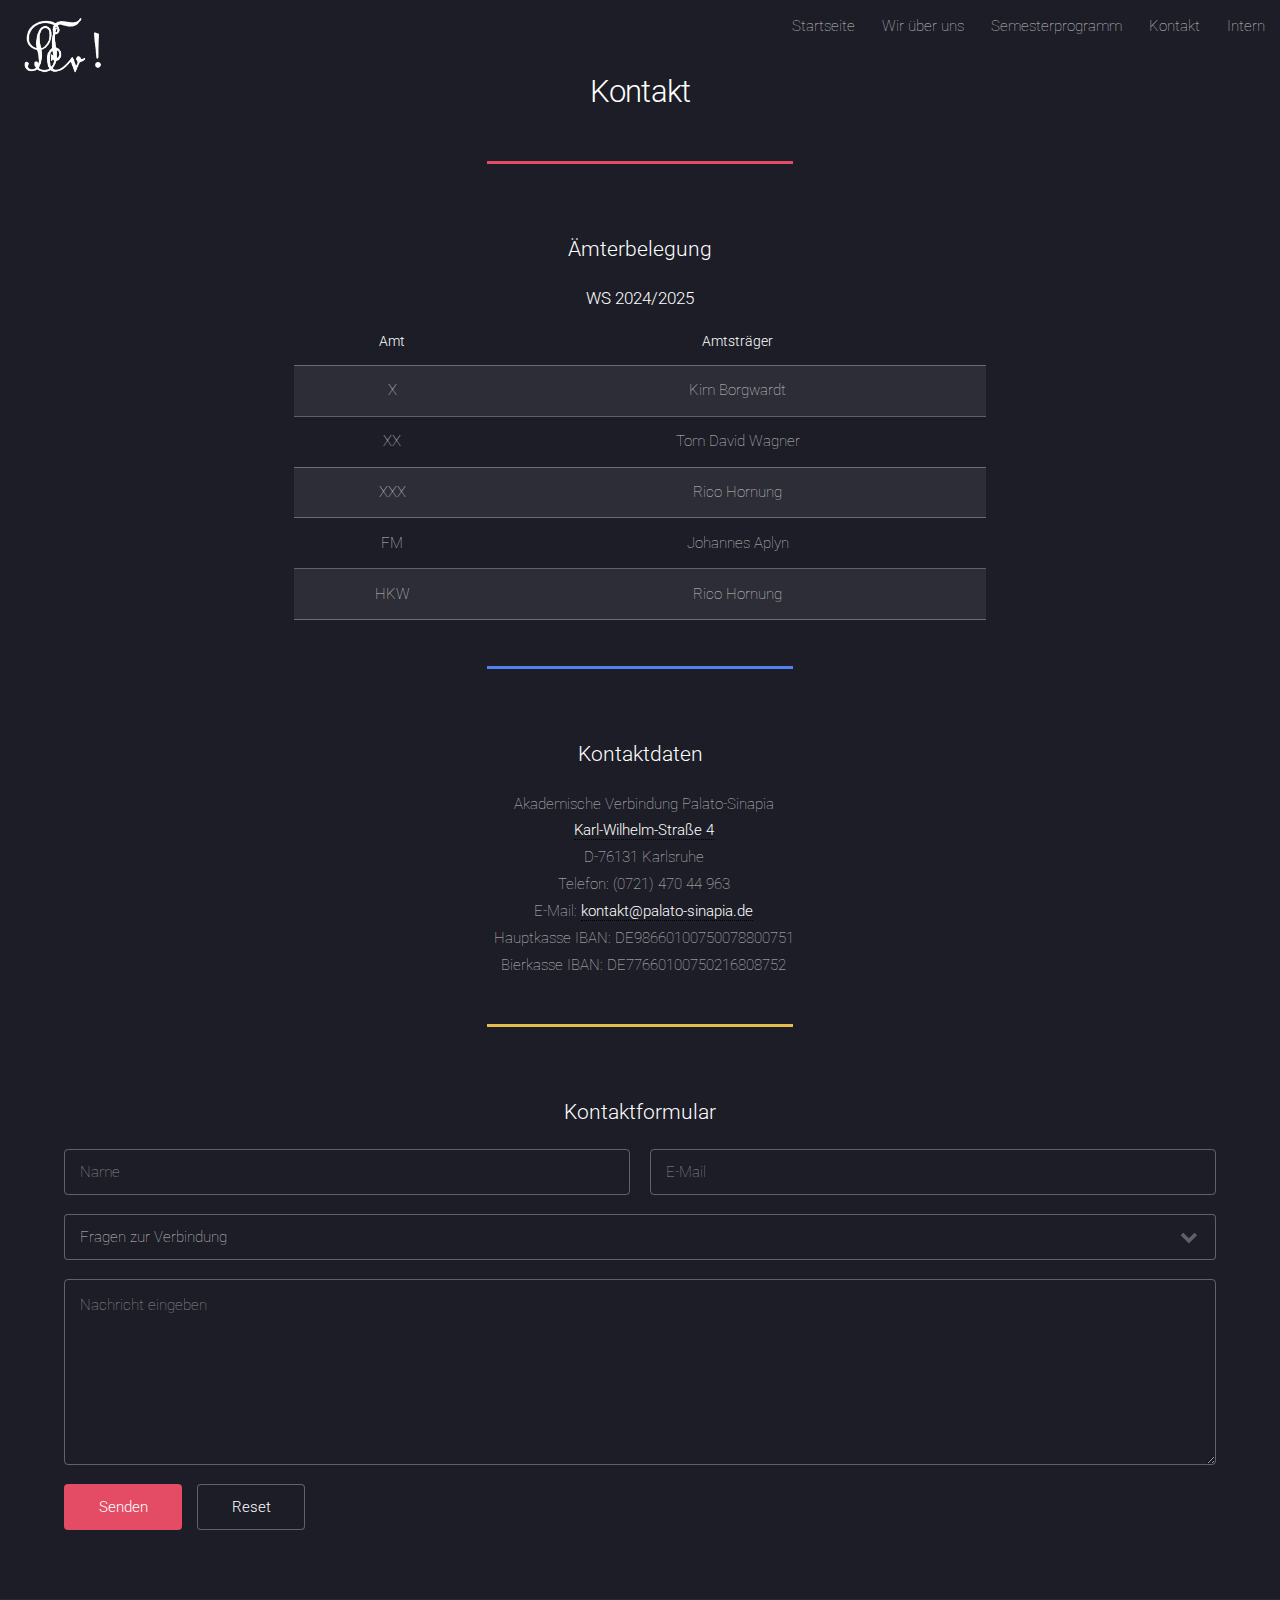
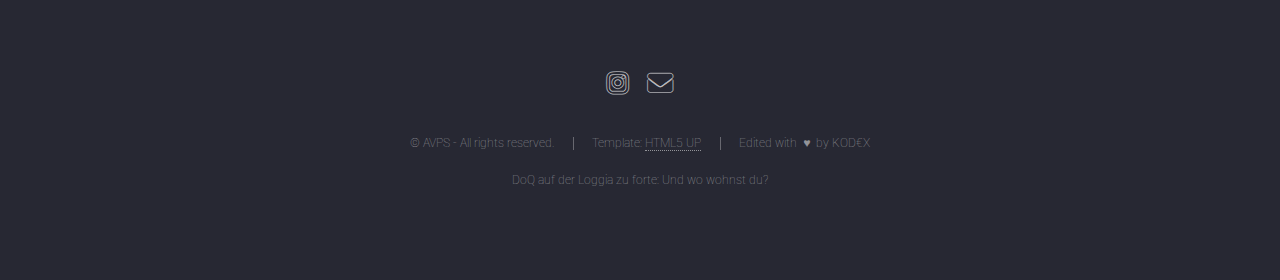
==== commit 5120a8e1: "HTML Files" ====
--- a/contact.html
+++ b/contact.html
@@ -18,7 +18,7 @@
 
 			<!-- Header -->
 				<header id="header">
-					<h1 id="logo"><a href="index.html"><img src="images/zirkel2.png" alt="Logo" style="max-width: 7%; height: auto; display: inline-block; margin-top: 10px;" class="hover-effect"></a></h1>
+					<h1 id="logo"><a href="index.html"><img src="images/zirkel2.png" alt="Logo" style="max-width: 7%; height: auto; display: inline-block; margin-top: 1%;" class="hover-effect"></a></h1>
 					<nav id="nav">
 						<ul>
 							<li><a href="index.html">Startseite</a></li>
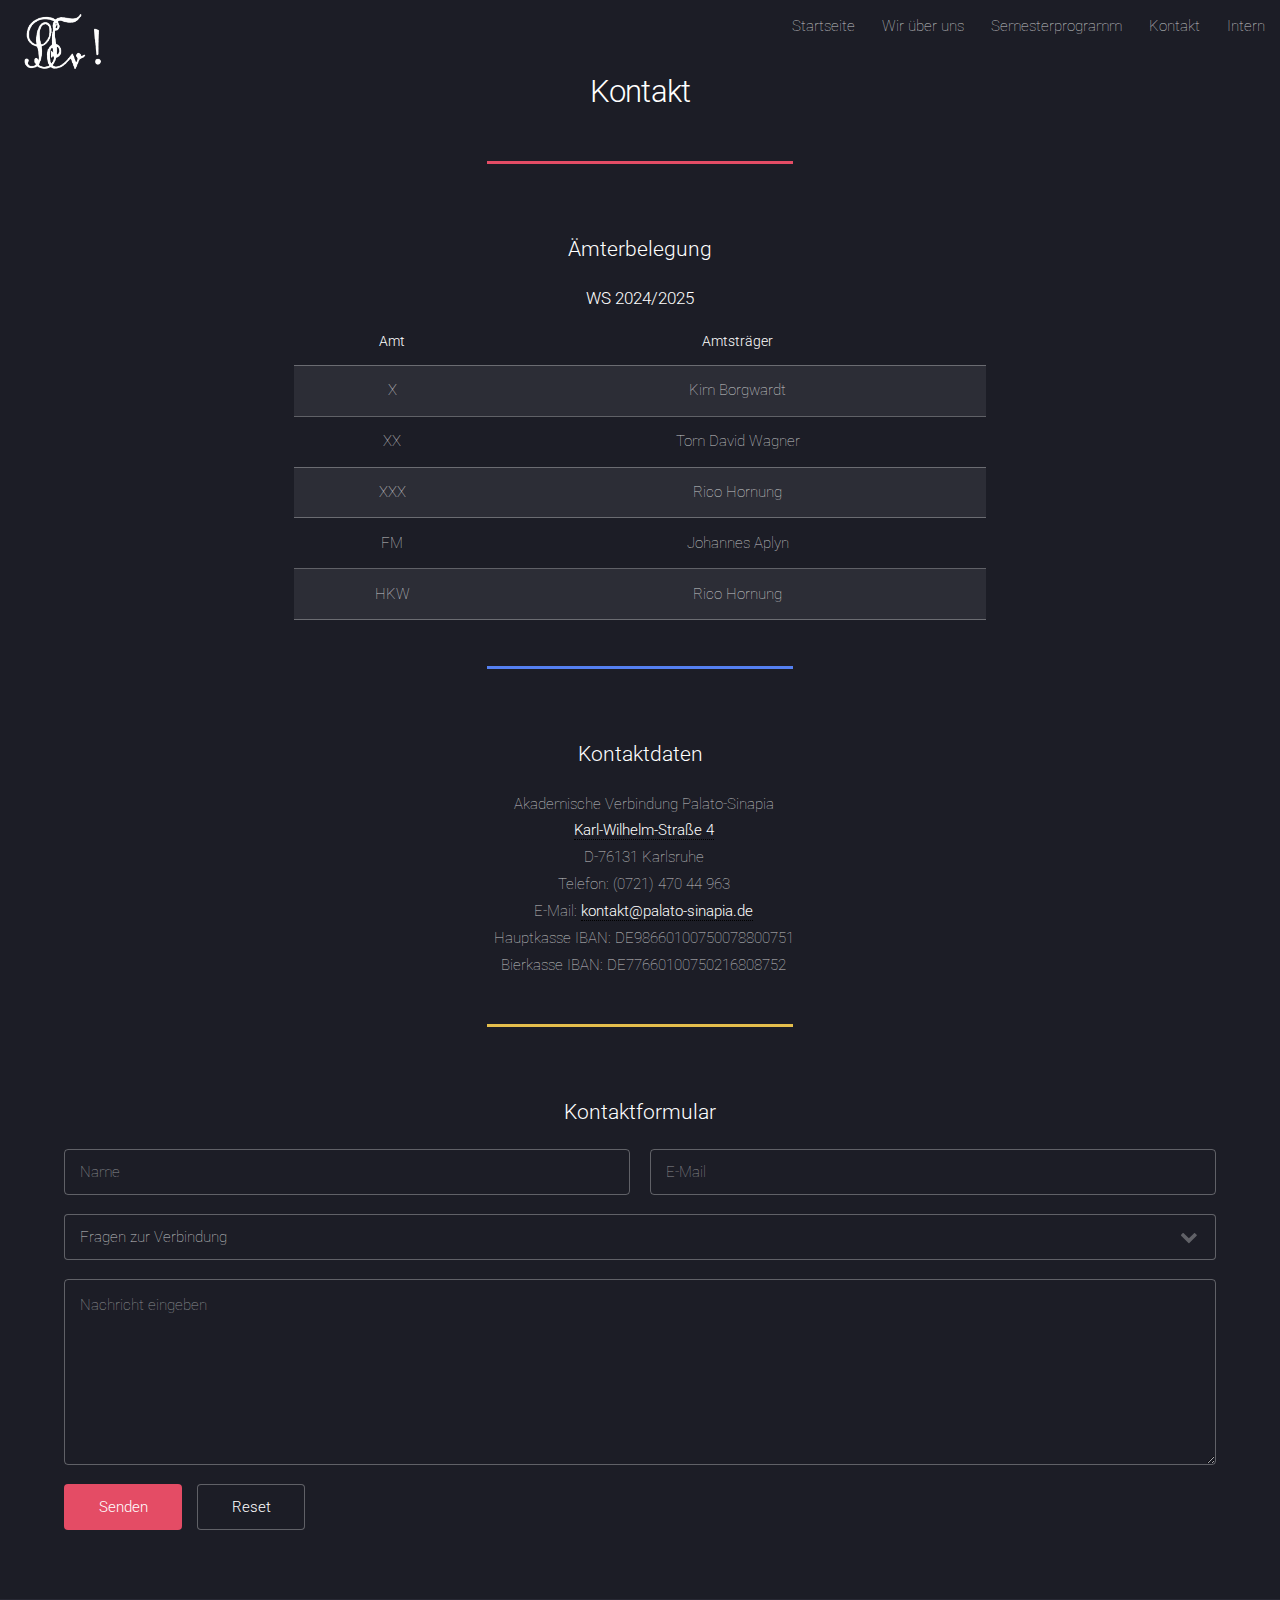
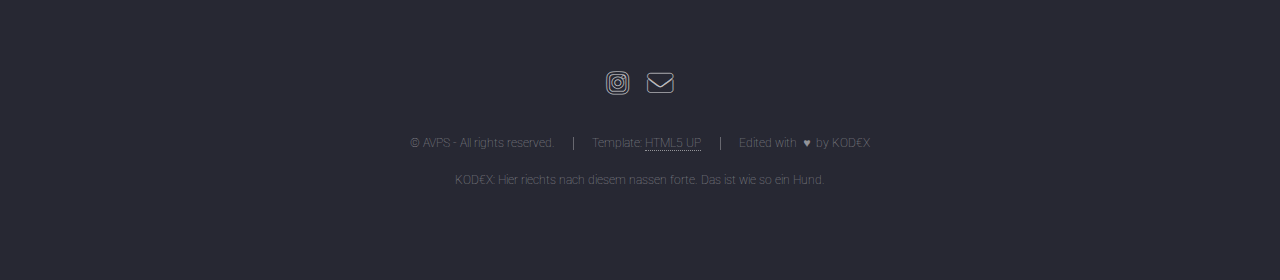
==== commit 650a295f: "Add files via upload" ====
--- a/contact.html
+++ b/contact.html
@@ -18,7 +18,7 @@
 
 			<!-- Header -->
 				<header id="header">
-					<h1 id="logo"><a href="index.html"><img src="images/zirkel2.png" alt="Logo" style="max-width: 7%; height: auto; display: inline-block; margin-top: 1%;" class="hover-effect"></a></h1>
+					<h1 id="logo"><a href="index.html"><img src="images/zirkel2.png" alt="Logo" style="max-width: 7%; height: auto; display: inline-block; margin-top: 1vh;" class="hover-effect"></a></h1>
 					<nav id="nav">
 						<ul>
 							<li><a href="index.html">Startseite</a></li>
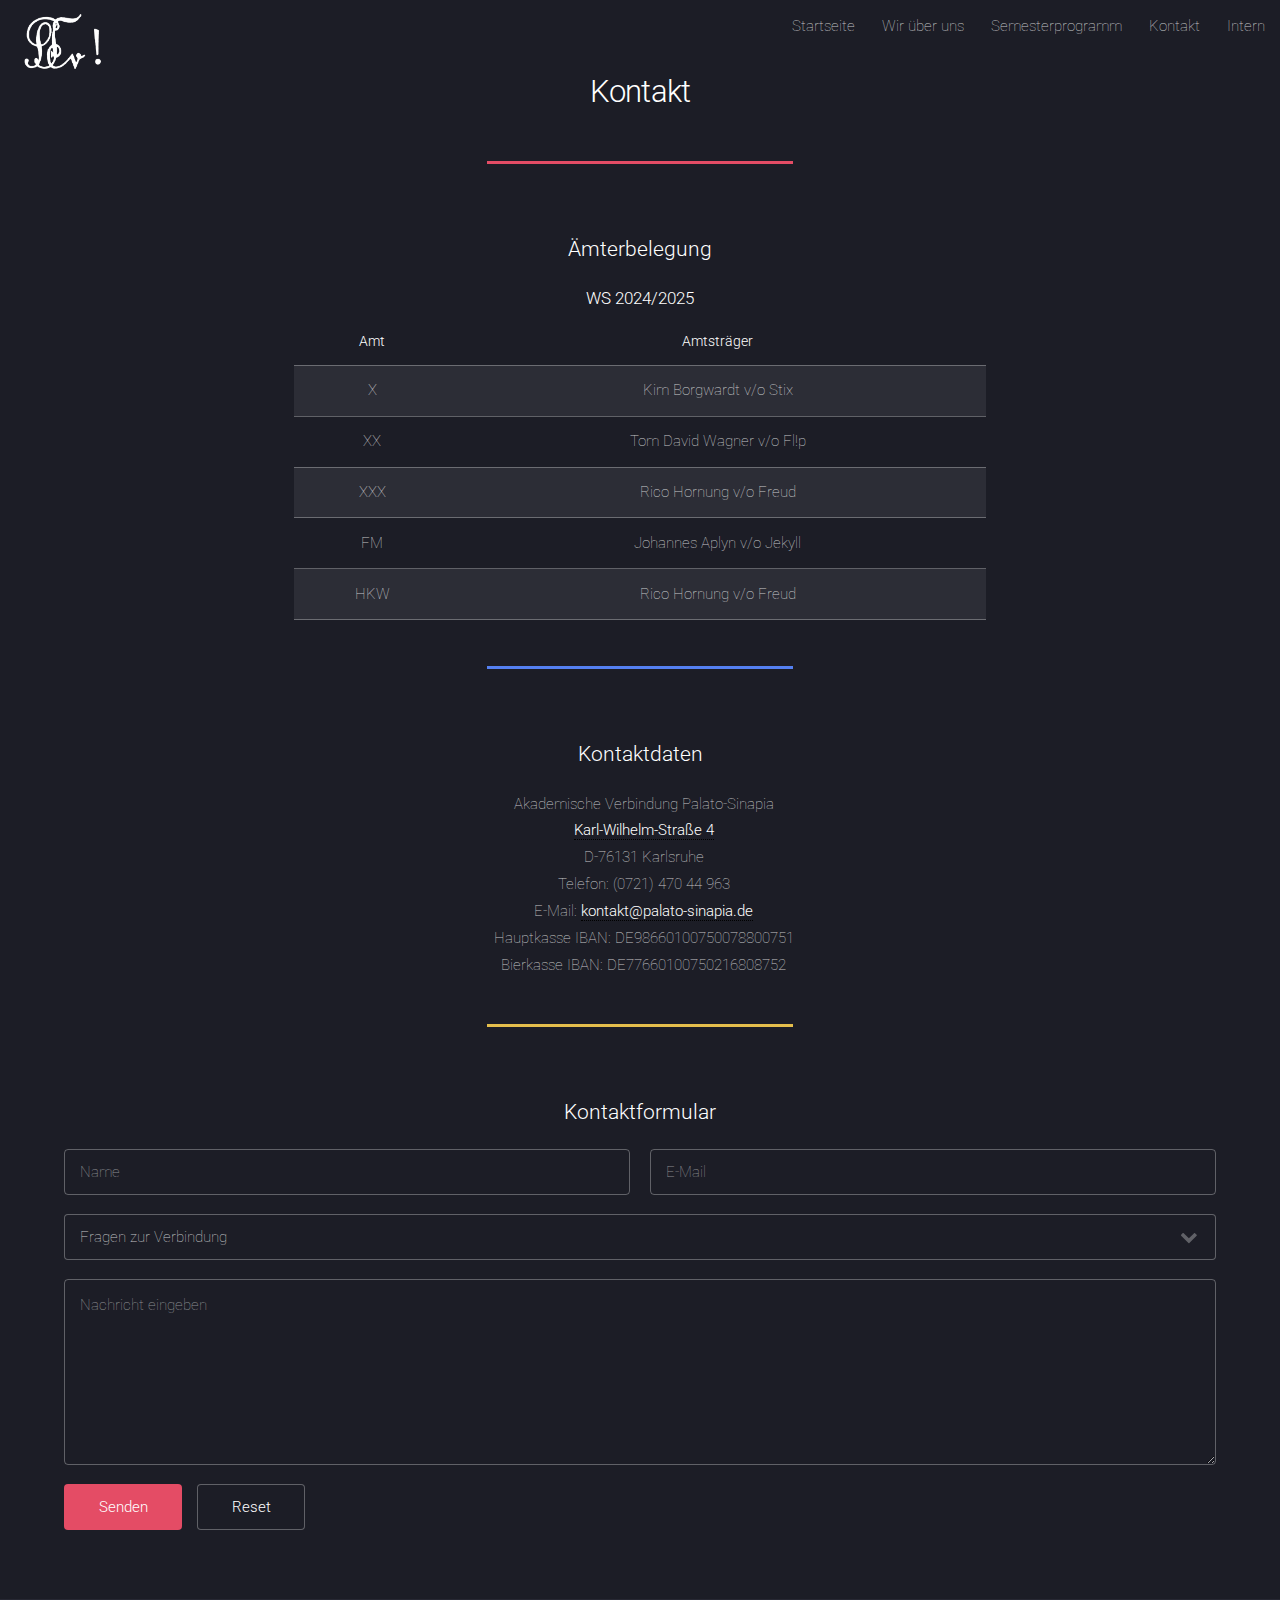
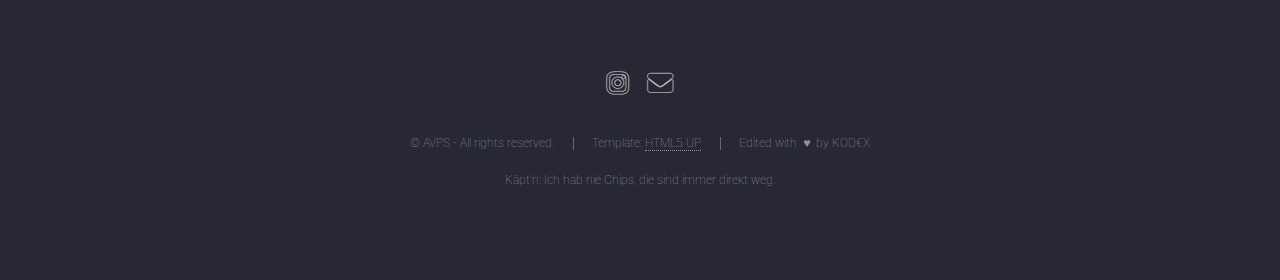
==== commit bcb51fd5: "Add files via upload" ====
--- a/contact.html
+++ b/contact.html
@@ -32,7 +32,7 @@
 							</li>
 							<li><a href="semesterprogramm.html">Semesterprogramm</a></li>
 							<li><a href="contact.html">Kontakt</a></li>
-							<li><a href="https://www.palato-sinapia.de/einloggen">Intern</a></li>
+							<li><a href="intern.html">Intern</a></li>
 						</ul>
 					</nav>
 				</header>
@@ -59,23 +59,23 @@
 										<tbody>
 											<tr>
 												<td>X</td>
-												<td>Kim Borgwardt</td>
+												<td>Kim Borgwardt v/o Stix</td>
 											</tr>
 											<tr>
 												<td>XX</td>
-												<td>Tom David Wagner</td>
+												<td>Tom David Wagner v/o Fl!p</td>
 											</tr>
 											<tr>
 												<td>XXX</td>
-												<td>Rico Hornung</td>
+												<td>Rico Hornung v/o Freud</td>
 											</tr>
 											<tr>
 												<td>FM</td>
-												<td>Johannes Aplyn</td>
+												<td>Johannes Aplyn v/o Jekyll</td>
 											</tr>
 											<tr>
 												<td>HKW</td>
-												<td>Rico Hornung</td>
+												<td>Rico Hornung v/o Freud</td>
 											</tr>
 										</tbody>
 									</table>
--- a/assets/css/main.css
+++ b/assets/css/main.css
@@ -3001,13 +3001,20 @@
 
 	.spotlight {
 		background-attachment: fixed;
-		background-position: center center;
-		background-size: cover;
+		background-position: center;
+		background-size: 100vw;
 		box-shadow: 0 0.25em 0.5em 0 rgba(0, 0, 0, 0.25);
 		height: 100vh;
 		overflow: hidden;
 		position: relative;
 	}
+
+	@media (max-width: 1024px) {
+		.spotlight {
+			background-attachment: scroll;
+		}
+	}
+	
 
 		.spotlight:nth-last-of-type(1) {
 			z-index: 1;
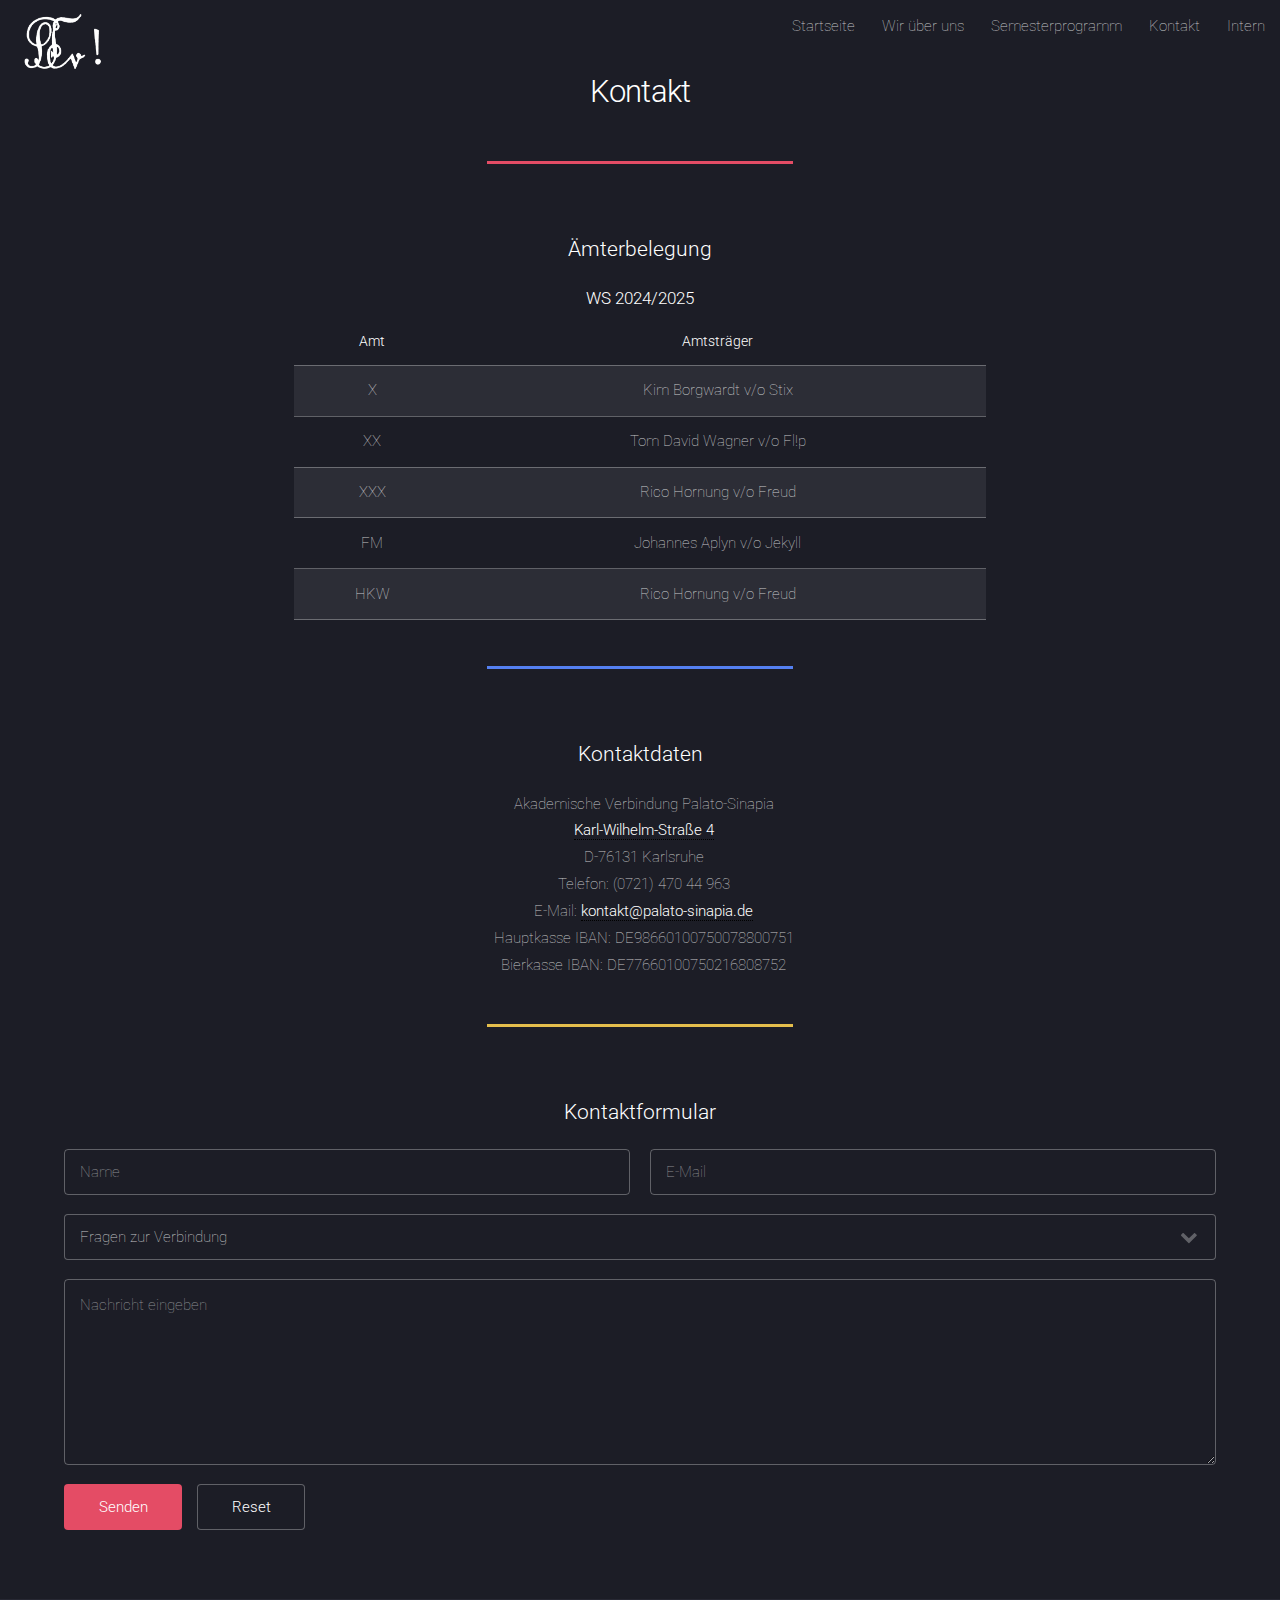
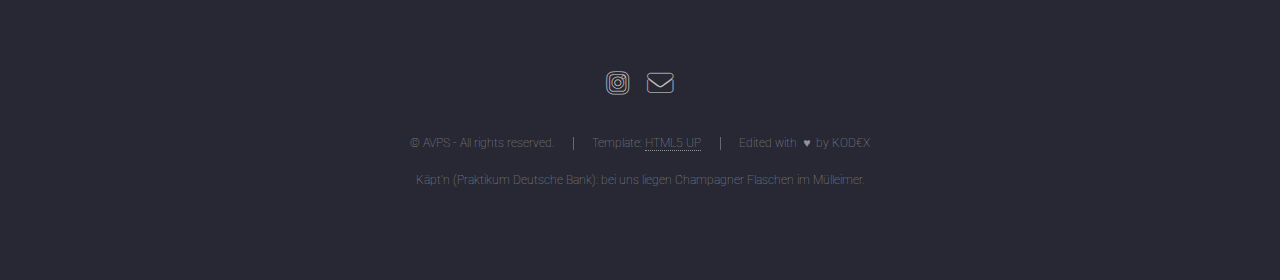
==== commit 1a28b106: "Add files via upload" ====
--- a/contact.html
+++ b/contact.html
@@ -170,7 +170,20 @@
 					"forte rülpst 2 Sekunden den WiWi an und fragt dann: Bock auf ne Stafette?",
 					"Käpt'n: Ich hab versucht ihn reinzubekommen, aber er ist zu klein!",
 					"Stromberg: Die Schweine, haben die mir wirklich Alkohol ins Bier geschüttet!",
-					"Käpt'n: Ich bin stabil!"
+					"Käpt'n: Ich bin stabil!",
+					"Käpt'n: Bei Bibi und Tina, das ist Bibi Blocksberg?!?",
+					"Jekyll: Wer ist Johannes?",
+					"Käpt'n über Elotrans: Ich nehm niemandem das Medikament weg, ich hab ja selber Durchfall nachm Saufen!",
+					"KOD€X: Diese schöne Landschaft! Du siehst Bäume! Du siehst nichts.",
+					"Käpt'n (Praktikum Deutsche Bank): bei uns liegen Champagner Flaschen im Mülleimer.",
+					"KOD€X: Der da hinten hört auch Musik. -macht unsere Musik aus- Oh, das ist ein Fön",
+					"KOD€X: Brot ist die Farbe der Liebe!",
+					"Käpt'n: Die kleinen Schritte machen den großen Sprung",
+					"Patros: Habt ihr eigentlich schonmal darüber Gedanken gemacht, dass täglich eine Laola an Morgenlatten um die Erde geht?",
+					"KOD€X (über die Füße von Flex): das ist kein Käse mehr, das ist Tod und Verderben.",
+					"forte: Seh ich wirklich so dumm aus mit dieser Mütze? Scooter: du machst dir keine Vorstellungen!",
+					"Käpt'n: Wenn ich versuch zu tauchen, auch im Schwimmbad, mein Kopf geht nicht unter Wasser, als wär da Luft drin!",
+					"Käpt'n: Ich kann mich nicht auf den Film konzentrieren, wenn ich was kompliziertes esse wie Spaghetti!"
 				];
 
 				// Funktion, um einen zufälligen Satz auszuwählen
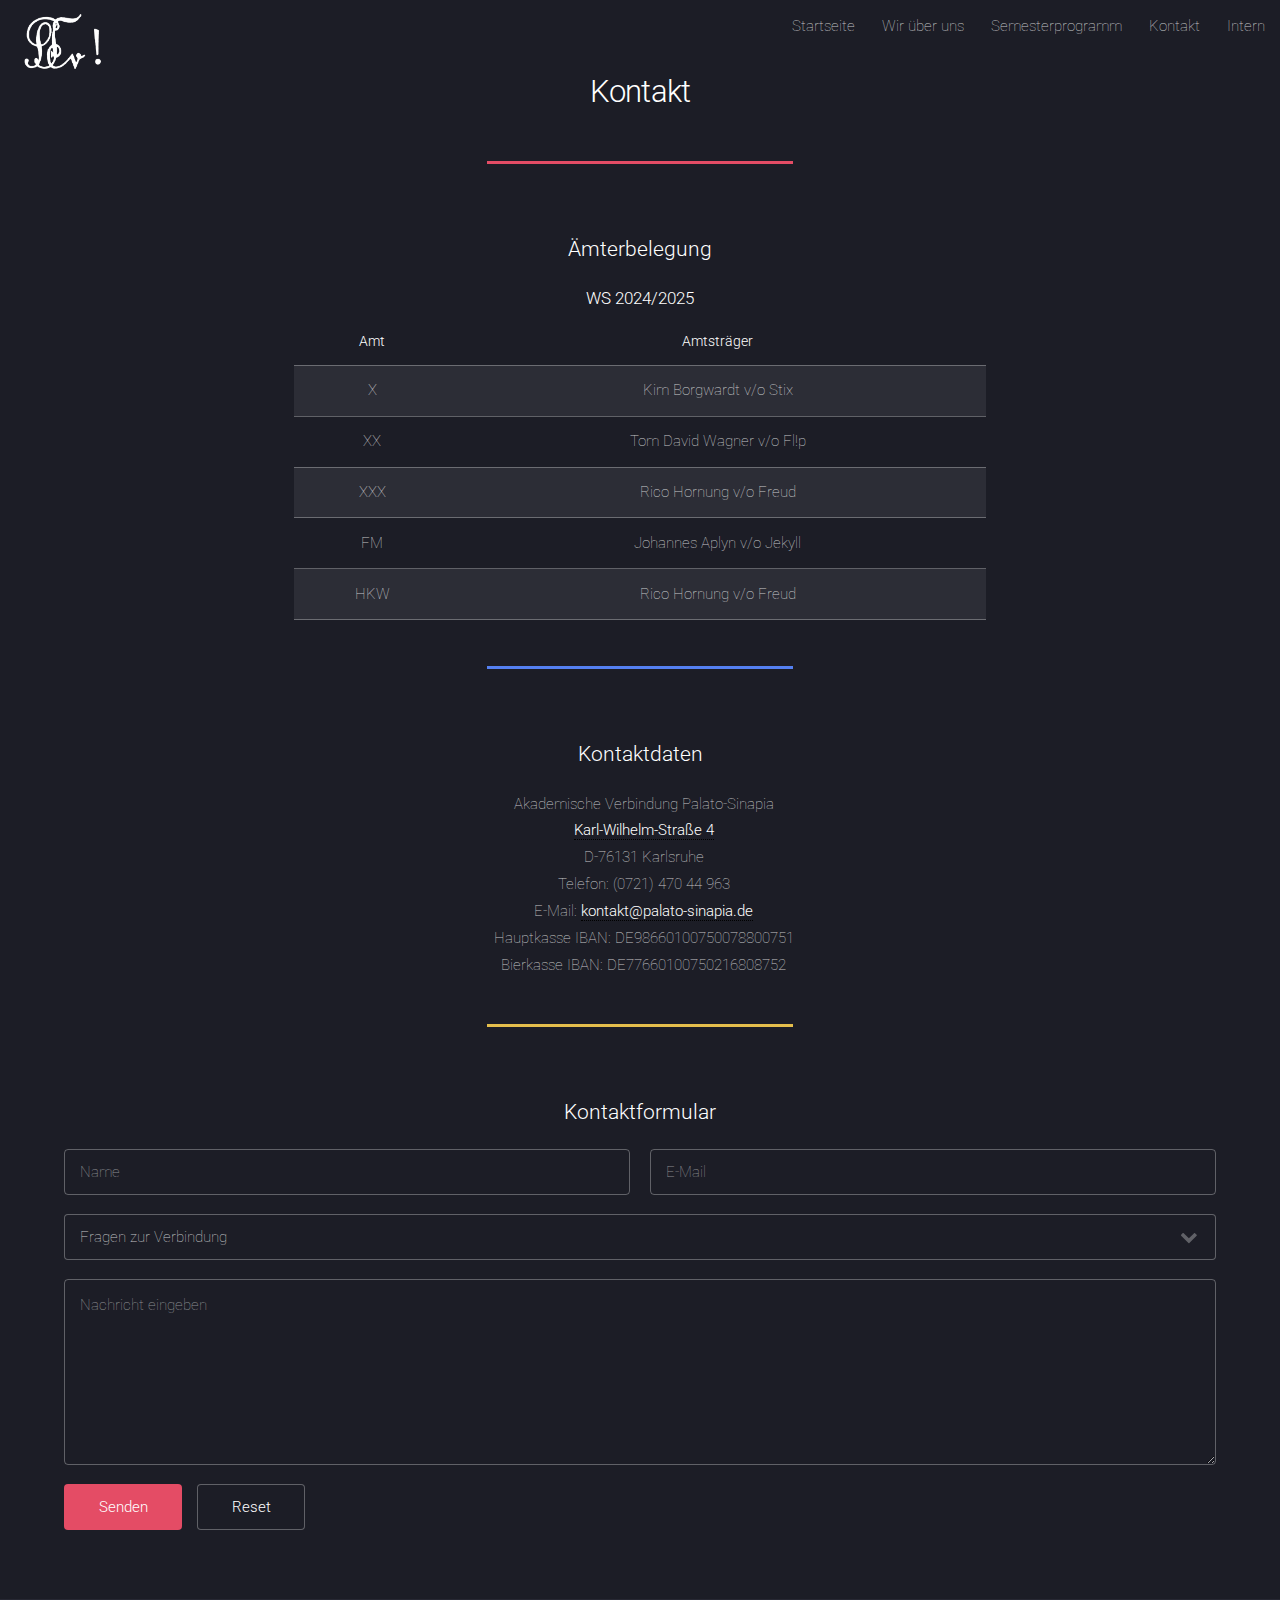
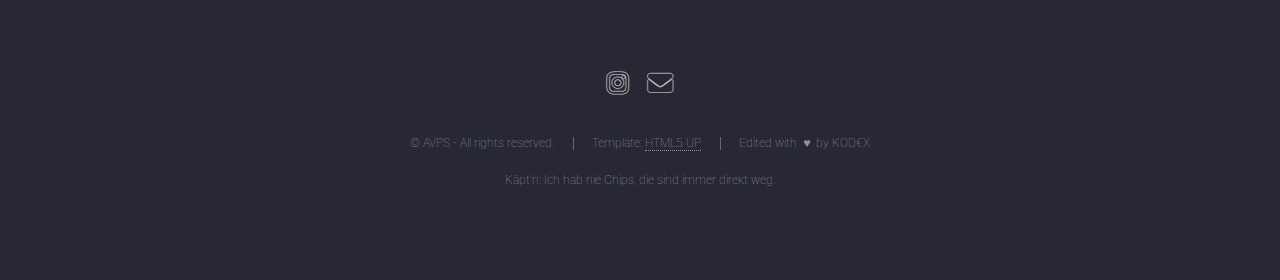
==== commit 666534ff: "Add files via upload" ====
--- a/contact.html
+++ b/contact.html
@@ -175,7 +175,7 @@
 					"Jekyll: Wer ist Johannes?",
 					"Käpt'n über Elotrans: Ich nehm niemandem das Medikament weg, ich hab ja selber Durchfall nachm Saufen!",
 					"KOD€X: Diese schöne Landschaft! Du siehst Bäume! Du siehst nichts.",
-					"Käpt'n (Praktikum Deutsche Bank): bei uns liegen Champagner Flaschen im Mülleimer.",
+					"Käpt'n (Praktikum bei einer Bank): bei uns liegen Champagner Flaschen im Mülleimer.",
 					"KOD€X: Der da hinten hört auch Musik. -macht unsere Musik aus- Oh, das ist ein Fön",
 					"KOD€X: Brot ist die Farbe der Liebe!",
 					"Käpt'n: Die kleinen Schritte machen den großen Sprung",
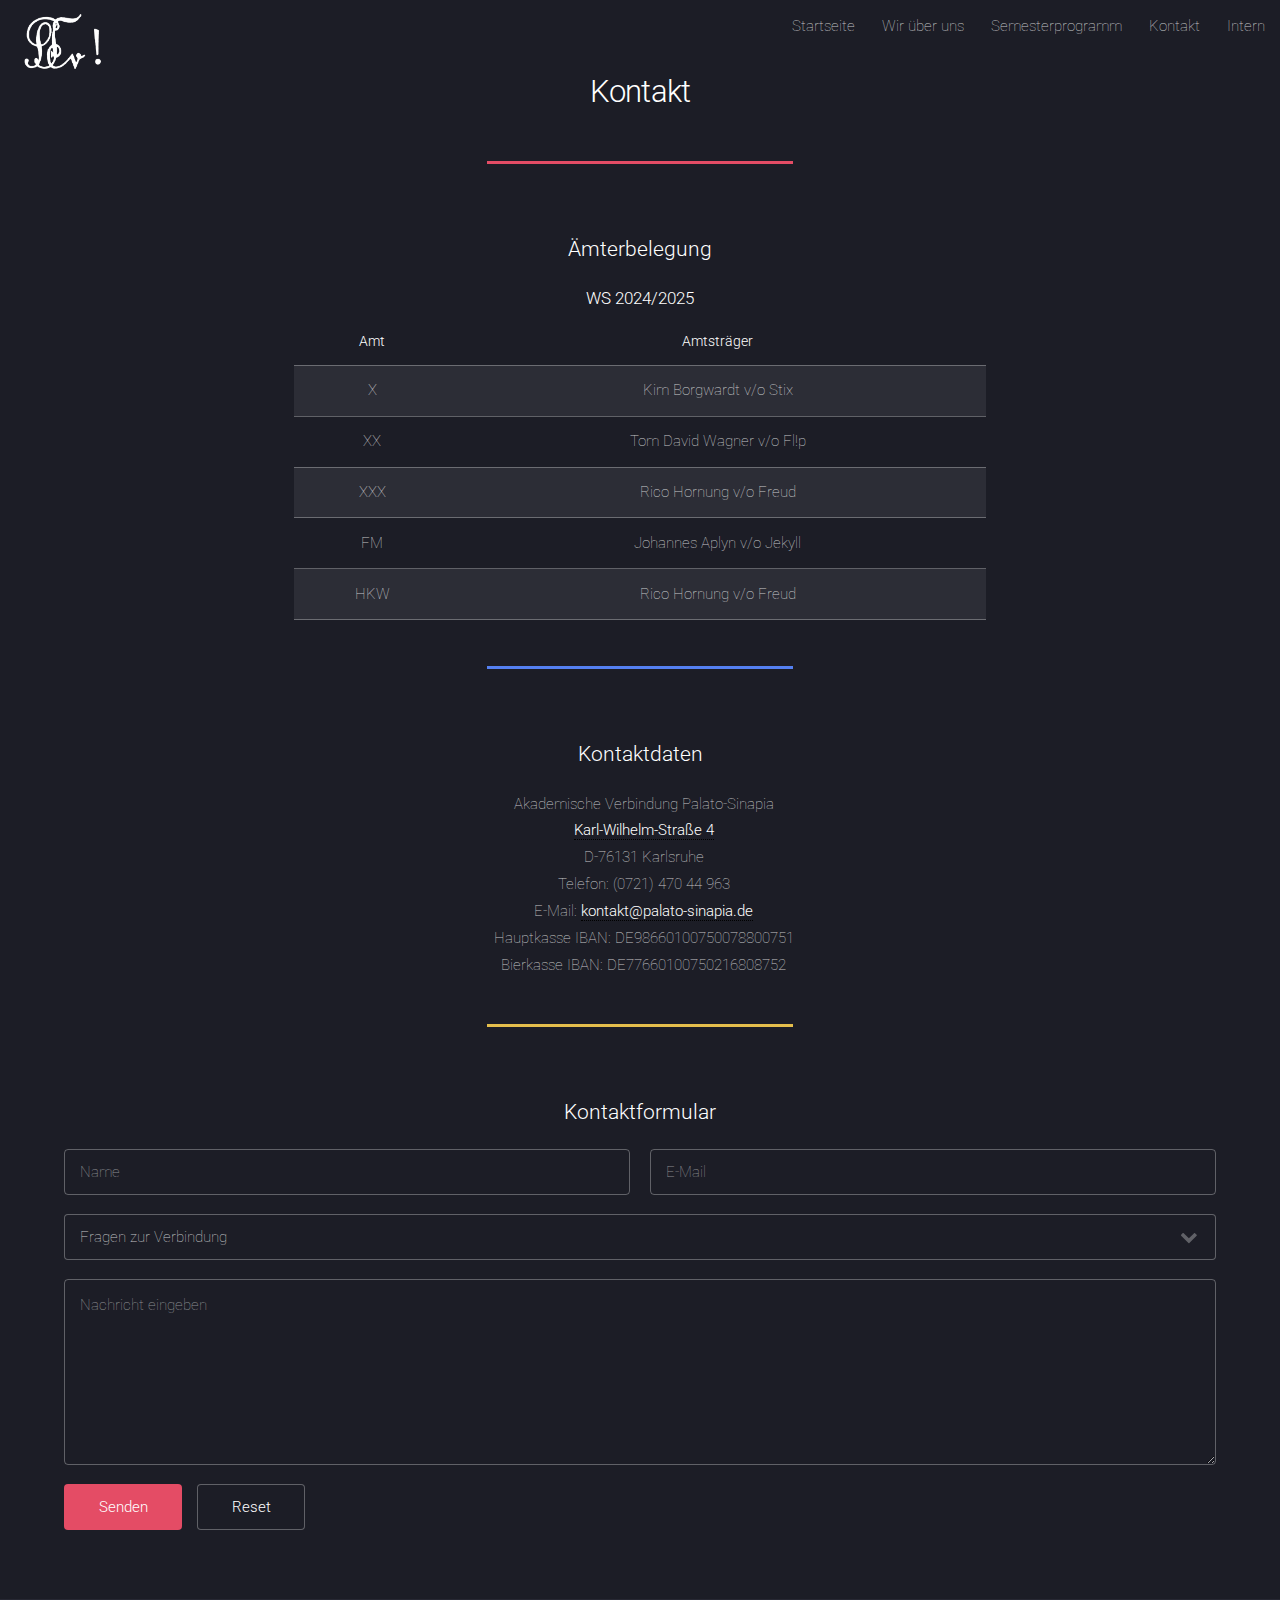
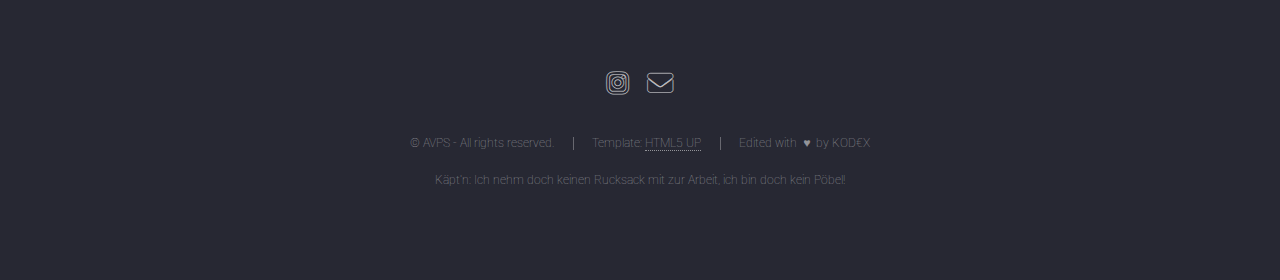
==== commit 8bd57fb7: "Add files via upload" ====
--- a/contact.html
+++ b/contact.html
@@ -176,9 +176,9 @@
 					"Käpt'n über Elotrans: Ich nehm niemandem das Medikament weg, ich hab ja selber Durchfall nachm Saufen!",
 					"KOD€X: Diese schöne Landschaft! Du siehst Bäume! Du siehst nichts.",
 					"Käpt'n (Praktikum bei einer Bank): bei uns liegen Champagner Flaschen im Mülleimer.",
-					"KOD€X: Der da hinten hört auch Musik. -macht unsere Musik aus- Oh, das ist ein Fön",
+					"KOD€X: Der da hinten hört auch Musik. -macht unsere Musik aus- Oh, das ist ein Fön...",
 					"KOD€X: Brot ist die Farbe der Liebe!",
-					"Käpt'n: Die kleinen Schritte machen den großen Sprung",
+					"Käpt'n: Die kleinen Schritte machen den großen Sprung.",
 					"Patros: Habt ihr eigentlich schonmal darüber Gedanken gemacht, dass täglich eine Laola an Morgenlatten um die Erde geht?",
 					"KOD€X (über die Füße von Flex): das ist kein Käse mehr, das ist Tod und Verderben.",
 					"forte: Seh ich wirklich so dumm aus mit dieser Mütze? Scooter: du machst dir keine Vorstellungen!",
